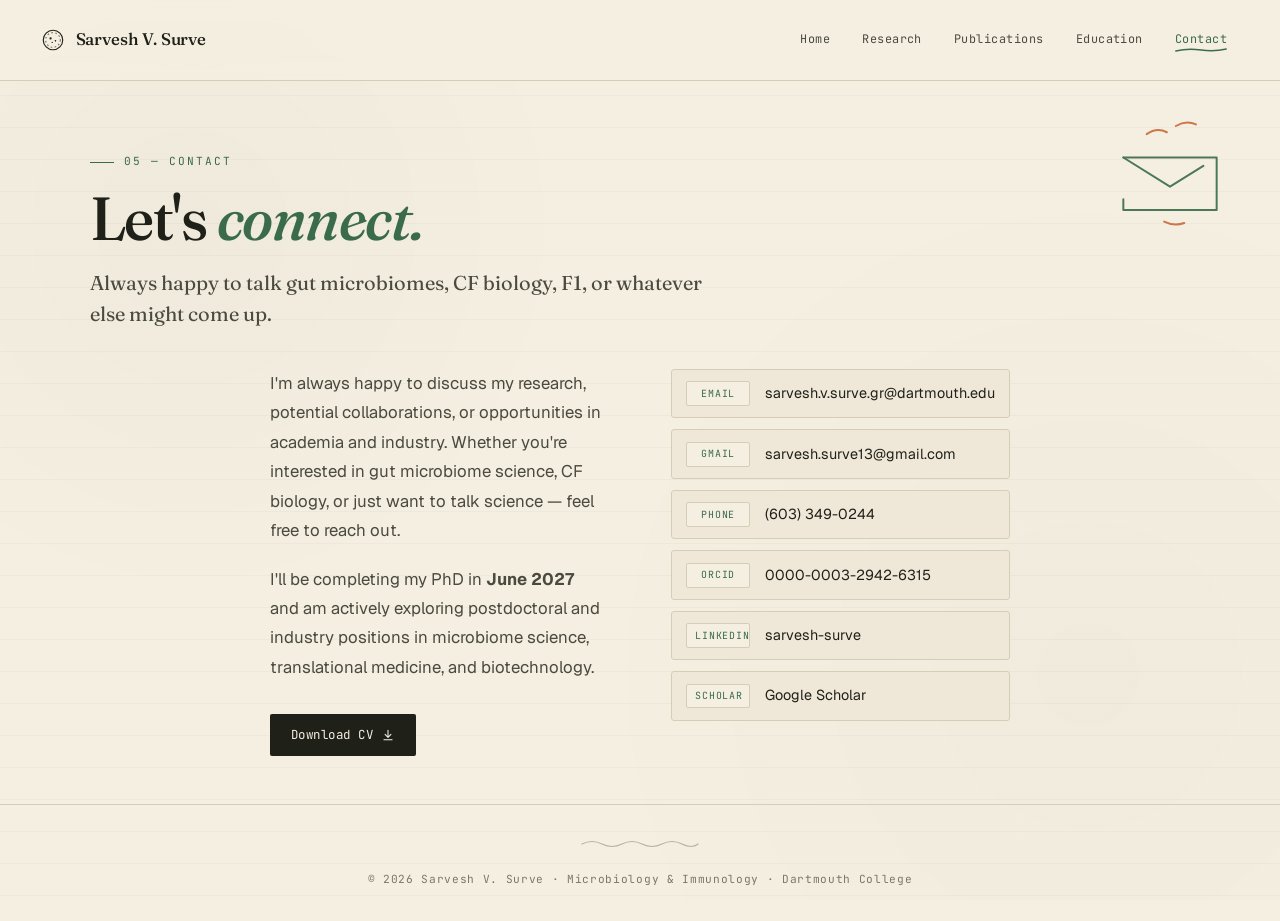
==== contact.html @ b2e79bf2 "Add files via upload" ====
<!DOCTYPE html>
<html lang="en">
<head>
  <meta charset="UTF-8" />
  <meta name="viewport" content="width=device-width, initial-scale=1.0" />
  <title>Contact — Sarvesh V. Surve</title>
  <link rel="icon" type="image/png" href="favicon.png">
  <link rel="apple-touch-icon" href="favicon.png">
  <link rel="preconnect" href="https://fonts.googleapis.com">
  <link rel="preconnect" href="https://fonts.gstatic.com" crossorigin>
  <link href="https://fonts.googleapis.com/css2?family=Fraunces:ital,opsz,wght@0,9..144,400;0,9..144,500;0,9..144,600;1,9..144,400;1,9..144,500&family=Geist:wght@300;400;500;600&family=JetBrains+Mono:wght@400;500&display=swap" rel="stylesheet">
  <link rel="stylesheet" href="styles.css">
</head>
<body>

<nav>
  <a href="index.html" class="nav-logo">
    <svg viewBox="0 0 32 32" fill="none" stroke="currentColor" stroke-width="1.4">
      <circle cx="16" cy="16" r="12"/>
      <circle cx="16" cy="16" r="9" stroke-dasharray="2 3" opacity="0.6"/>
      <circle cx="13" cy="14" r="1.4" fill="currentColor" stroke="none"/>
      <circle cx="19" cy="17" r="1" fill="currentColor" stroke="none"/>
      <circle cx="15" cy="19" r="0.8" fill="currentColor" stroke="none"/>
    </svg>
    Sarvesh V. Surve
  </a>
  <button class="mobile-toggle" aria-label="Toggle menu">
    <svg viewBox="0 0 24 24" fill="none" stroke-width="1.6" stroke-linecap="round"><path d="M4 7h16M4 12h16M4 17h16"/></svg>
  </button>
  <div class="nav-links">
    <a href="index.html">Home</a>
    <a href="research.html">Research</a>
    <a href="publications.html">Publications</a>
    <a href="education.html">Education</a>
    <a href="contact.html">Contact</a>
  </div>
</nav>

<main>

<header class="page-header">
  <div class="page-header-inner">
    <div class="eyebrow fade-up d1">05 — Contact</div>
    <h1 class="fade-up d2">Let's <em>connect.</em></h1>
    <p class="lede fade-up d3">Always happy to talk gut microbiomes, CF biology, F1, or whatever else might come up.</p>

    <!-- decorative: envelope sketch with squiggle motion -->
    <svg class="pg-deco" viewBox="0 0 120 120" fill="none" xmlns="http://www.w3.org/2000/svg" aria-hidden="true">
      <g stroke="#3a6b4a" stroke-width="2" stroke-linecap="round" stroke-linejoin="round">
        <path d="M20 45 L 100 45 L 100 90 L 20 90 Z" class="draw-path"/>
        <path d="M20 45 L 60 70 L 100 45" class="draw-path delay-1"/>
      </g>
      <g stroke="#c8693a" stroke-width="2" fill="none" stroke-linecap="round">
        <path d="M40 25 Q 50 18, 60 25" class="draw-path delay-2"/>
        <path d="M65 18 Q 75 12, 85 18" class="draw-path delay-2"/>
        <path d="M55 100 Q 65 105, 75 100" class="draw-path delay-3"/>
      </g>
    </svg>
  </div>
</header>

<section class="wrap-narrow">
  <div class="contact-grid">
    <div class="contact-text reveal">
      <p>I'm always happy to discuss my research, potential collaborations, or opportunities in academia and industry. Whether you're interested in gut microbiome science, CF biology, or just want to talk science — feel free to reach out.</p>
      <p>I'll be completing my PhD in <strong>June 2027</strong> and am actively exploring postdoctoral and industry positions in microbiome science, translational medicine, and biotechnology.</p>

      <div style="margin-top: 2rem;">
        <a href="sarvesh_cv.pdf" download class="btn btn-primary">
          Download CV
          <svg viewBox="0 0 24 24" fill="none" stroke="currentColor" stroke-width="1.8" stroke-linecap="round" stroke-linejoin="round"><path d="M12 4v12m-5-5 5 5 5-5M5 20h14"/></svg>
        </a>
      </div>
    </div>

    <div class="reveal">
      <div class="contact-links">
        <a href="mailto:sarvesh.v.surve.gr@dartmouth.edu" class="contact-link">
          <span class="contact-link-icon">Email</span>
          sarvesh.v.surve.gr@dartmouth.edu
        </a>
        <a href="mailto:sarvesh.surve13@gmail.com" class="contact-link">
          <span class="contact-link-icon">Gmail</span>
          sarvesh.surve13@gmail.com
        </a>
        <a href="tel:+16033490244" class="contact-link">
          <span class="contact-link-icon">Phone</span>
          (603) 349-0244
        </a>
        <a href="https://orcid.org/0000-0003-2942-6315" target="_blank" rel="noopener" class="contact-link">
          <span class="contact-link-icon">ORCID</span>
          0000-0003-2942-6315
        </a>
        <a href="https://www.linkedin.com/in/sarvesh-surve" target="_blank" rel="noopener" class="contact-link">
          <span class="contact-link-icon">LinkedIn</span>
          sarvesh-surve
        </a>
        <a href="https://scholar.google.com/citations?pli=1&authuser=1&user=W3YO928AAAAJ" target="_blank" rel="noopener" class="contact-link">
          <span class="contact-link-icon">Scholar</span>
          Google Scholar
        </a>
      </div>
    </div>
  </div>
</section>

</main>

<footer>
  <svg class="squiggle" viewBox="0 0 120 14" xmlns="http://www.w3.org/2000/svg">
    <path d="M2 7 Q 12 2, 22 7 T 42 7 T 62 7 T 82 7 T 102 7 T 118 7" stroke="#7a7868" stroke-width="1.2" fill="none" stroke-linecap="round"/>
  </svg>
  © 2026 Sarvesh V. Surve · Microbiology &amp; Immunology · Dartmouth College
</footer>

<script src="main.js"></script>
</body>
</html>
---- styles.css ----
/* ==========================================================
   Sarvesh V. Surve — personal site
   Aesthetic: scientist's notebook. Cream paper, ink, sketches.
   ========================================================== */

*, *::before, *::after { box-sizing: border-box; margin: 0; padding: 0; }

:root {
  --paper: #f5efe2;
  --paper-2: #efe8d8;
  --paper-line: #e2d8c2;
  --ink: #1f2018;
  --ink-soft: #4a4a3e;
  --ink-mute: #7a7868;
  --accent: #3a6b4a;          /* moss green */
  --accent-soft: #6b9474;
  --accent-bg: #e4ede1;
  --warm: #c8693a;            /* terracotta for occasional emphasis */
  --warm-soft: #e6c4a8;
  --rule: #d6cdb8;
  --shadow: 0 1px 0 rgba(31,32,24,0.04), 0 12px 30px -18px rgba(31,32,24,0.18);
  --serif: 'Fraunces', 'Iowan Old Style', Georgia, serif;
  --sans: 'Geist', -apple-system, BlinkMacSystemFont, sans-serif;
  --mono: 'JetBrains Mono', 'IBM Plex Mono', monospace;
}

html { scroll-behavior: smooth; }

body {
  font-family: var(--sans);
  background: var(--paper);
  color: var(--ink);
  overflow-x: hidden;
  line-height: 1.6;
  font-feature-settings: "ss01", "cv11";
  -webkit-font-smoothing: antialiased;
}

/* Paper texture — subtle horizontal lines like a lab notebook */
body::before {
  content: '';
  position: fixed; inset: 0;
  background-image:
    repeating-linear-gradient(
      to bottom,
      transparent 0 31px,
      rgba(214, 205, 184, 0.35) 31px 32px
    );
  pointer-events: none;
  z-index: 0;
  opacity: 0.5;
}

/* Subtle paper grain */
body::after {
  content: '';
  position: fixed; inset: 0;
  background-image:
    radial-gradient(circle at 15% 25%, rgba(31,32,24,0.025) 0%, transparent 30%),
    radial-gradient(circle at 85% 75%, rgba(31,32,24,0.02) 0%, transparent 40%);
  pointer-events: none;
  z-index: 0;
}

main, nav, footer { position: relative; z-index: 1; }

::selection { background: var(--accent); color: var(--paper); }

a { color: inherit; text-decoration: none; }

/* ==========================================================
   NAV
   ========================================================== */
nav {
  position: sticky; top: 0; z-index: 50;
  display: flex; align-items: center; justify-content: space-between;
  padding: 1.4rem 2.5rem;
  background: rgba(245, 239, 226, 0.85);
  backdrop-filter: blur(8px);
  border-bottom: 1px solid var(--rule);
}

.nav-logo {
  font-family: var(--serif);
  font-size: 1.05rem;
  font-weight: 500;
  letter-spacing: -0.01em;
  display: flex; align-items: center; gap: 0.6rem;
}

.nav-logo svg { width: 26px; height: 26px; }

.nav-links {
  display: flex; gap: 0.4rem;
  align-items: center;
}

.nav-links a {
  font-family: var(--mono);
  font-size: 0.74rem;
  letter-spacing: 0.04em;
  color: var(--ink-soft);
  padding: 0.5rem 0.8rem;
  position: relative;
  transition: color 0.2s;
}

.nav-links a:hover { color: var(--ink); }

/* Hand-drawn underline for active nav link */
.nav-links a.active {
  color: var(--accent);
}
.nav-links a.active::after {
  content: '';
  position: absolute;
  left: 0.8rem; right: 0.8rem; bottom: 0.25rem;
  height: 6px;
  background-image: url("data:image/svg+xml;utf8,<svg xmlns='http://www.w3.org/2000/svg' viewBox='0 0 80 6' preserveAspectRatio='none'><path d='M1 4 Q 20 1, 40 3 T 79 2' stroke='%233a6b4a' stroke-width='1.6' fill='none' stroke-linecap='round'/></svg>");
  background-repeat: no-repeat;
  background-size: 100% 100%;
}

.mobile-toggle {
  display: none;
  background: none; border: none; cursor: pointer;
  padding: 0.4rem;
}
.mobile-toggle svg { width: 24px; height: 24px; stroke: var(--ink); }

/* ==========================================================
   LAYOUT PRIMITIVES
   ========================================================== */
.wrap { max-width: 1100px; margin: 0 auto; padding: 0 2.5rem; }
.wrap-narrow { max-width: 820px; margin: 0 auto; padding: 0 2.5rem; }

section, .page-body { padding: 4rem 0; }

.eyebrow {
  font-family: var(--mono);
  font-size: 0.7rem;
  letter-spacing: 0.18em;
  text-transform: uppercase;
  color: var(--accent);
  display: inline-flex; align-items: center; gap: 0.6rem;
  margin-bottom: 1rem;
}
.eyebrow::before {
  content: '';
  width: 24px; height: 1px;
  background: var(--accent);
}

h1, h2, h3, h4 { font-family: var(--serif); font-weight: 500; letter-spacing: -0.01em; }

.h-display {
  font-family: var(--serif);
  font-size: clamp(2.4rem, 5vw, 4.2rem);
  line-height: 1.02;
  letter-spacing: -0.025em;
  font-weight: 500;
}
.h-display em { font-style: italic; color: var(--accent); }

.h-section {
  font-family: var(--serif);
  font-size: clamp(1.8rem, 3.4vw, 2.6rem);
  line-height: 1.08;
  letter-spacing: -0.02em;
  margin-bottom: 2rem;
}

.h-section .sketch-underline {
  position: relative;
  display: inline-block;
}
.h-section .sketch-underline::after {
  content: '';
  position: absolute;
  left: -2%; right: -2%; bottom: -8px;
  height: 10px;
  background-image: url("data:image/svg+xml;utf8,<svg xmlns='http://www.w3.org/2000/svg' viewBox='0 0 200 10' preserveAspectRatio='none'><path d='M2 6 Q 30 2, 60 5 T 120 4 T 180 6 L 198 4' stroke='%233a6b4a' stroke-width='2' fill='none' stroke-linecap='round' opacity='0.7'/></svg>");
  background-repeat: no-repeat;
  background-size: 100% 100%;
}

.lede {
  font-family: var(--serif);
  font-size: 1.25rem;
  line-height: 1.55;
  color: var(--ink-soft);
  font-weight: 400;
}

p { line-height: 1.7; }

/* Squiggle divider */
.squiggle {
  display: block;
  width: 100%;
  max-width: 120px;
  height: 14px;
  margin: 2.5rem auto;
  opacity: 0.5;
}

/* ==========================================================
   BUTTONS
   ========================================================== */
.btn {
  display: inline-flex; align-items: center; gap: 0.5rem;
  padding: 0.7rem 1.3rem;
  font-family: var(--mono);
  font-size: 0.78rem;
  letter-spacing: 0.04em;
  cursor: pointer;
  border: none;
  transition: transform 0.15s ease, background 0.2s, color 0.2s;
  position: relative;
}

.btn svg { width: 14px; height: 14px; }

.btn-primary {
  background: var(--ink);
  color: var(--paper);
  border-radius: 2px;
}
.btn-primary:hover { background: var(--accent); transform: translateY(-1px); }

/* Hand-drawn outline button — uses SVG border */
.btn-outline {
  background: transparent;
  color: var(--ink);
  padding: 0.7rem 1.3rem;
  background-image: url("data:image/svg+xml;utf8,<svg xmlns='http://www.w3.org/2000/svg' viewBox='0 0 200 50' preserveAspectRatio='none'><path d='M5 4 Q 100 1, 195 5 Q 198 25, 195 46 Q 100 49, 5 45 Q 2 25, 5 4 Z' stroke='%231f2018' stroke-width='1.4' fill='none' stroke-linecap='round'/></svg>");
  background-repeat: no-repeat;
  background-size: 100% 100%;
}
.btn-outline:hover { color: var(--accent); transform: translateY(-1px); }

/* ==========================================================
   HOME PAGE — HERO
   ========================================================== */
.hero {
  padding: 5rem 2.5rem 4rem;
  position: relative;
  overflow: hidden;
}
.hero-inner {
  max-width: 1100px; margin: 0 auto;
  display: grid; grid-template-columns: 1.3fr 1fr;
  gap: 4rem; align-items: center;
}

.hero-tag {
  font-family: var(--mono);
  font-size: 0.75rem;
  letter-spacing: 0.06em;
  color: var(--ink-mute);
  margin-bottom: 1.6rem;
  display: inline-flex; align-items: center; gap: 0.6rem;
}
.hero-tag .dot {
  width: 7px; height: 7px; border-radius: 50%;
  background: var(--accent);
  display: inline-block;
  animation: pulse 2.4s ease-in-out infinite;
}

@keyframes pulse {
  0%, 100% { transform: scale(1); opacity: 1; }
  50% { transform: scale(1.4); opacity: 0.5; }
}

.hero h1 .scribble-circle {
  position: relative;
  display: inline-block;
}
.hero h1 .scribble-circle::after {
  content: '';
  position: absolute;
  left: -10%; right: -10%; top: -10%; bottom: -10%;
  background-image: url("data:image/svg+xml;utf8,<svg xmlns='http://www.w3.org/2000/svg' viewBox='0 0 200 70'><path d='M30 35 Q 30 10, 100 8 Q 175 10, 178 35 Q 178 60, 100 62 Q 25 60, 28 32' stroke='%23c8693a' stroke-width='1.8' fill='none' stroke-linecap='round' opacity='0.55'/></svg>");
  background-repeat: no-repeat;
  background-size: 100% 100%;
  z-index: -1;
  pointer-events: none;
  opacity: 0;
  animation: scribbleIn 1.2s ease 1.4s forwards;
}

@keyframes scribbleIn {
  from { opacity: 0; transform: scale(0.92) rotate(-2deg); }
  to { opacity: 1; transform: scale(1) rotate(0); }
}

.hero-subtitle {
  font-family: var(--serif);
  font-size: 1.15rem;
  font-style: italic;
  color: var(--ink-soft);
  margin: 1.5rem 0 2.2rem;
  line-height: 1.55;
  max-width: 520px;
}

.hero-cta { display: flex; gap: 0.8rem; flex-wrap: wrap; }

.hero-stats {
  display: flex; gap: 3rem;
  margin-top: 3rem;
  padding-top: 2rem;
  border-top: 1px dashed var(--rule);
  max-width: 460px;
}
.stat-num {
  font-family: var(--serif);
  font-size: 2.2rem;
  line-height: 1;
  color: var(--accent);
  font-weight: 500;
}
.stat-label {
  font-family: var(--mono);
  font-size: 0.65rem;
  letter-spacing: 0.12em;
  text-transform: uppercase;
  color: var(--ink-mute);
  margin-top: 0.4rem;
}

/* Hero illustration column */
.hero-illustration {
  position: relative;
  display: flex; justify-content: center; align-items: center;
  min-height: 380px;
}
.hero-illustration svg {
  width: 100%;
  max-width: 360px;
  height: auto;
}

/* Animated stroke-drawing for SVG illustrations.
   Paths must include pathLength="100" so the dasharray works regardless of length. */
.draw-path {
  stroke-dasharray: 100;
  stroke-dashoffset: 100;
  animation: drawIn 1.6s ease forwards;
}
.draw-path.delay-1 { animation-delay: 0.25s; }
.draw-path.delay-2 { animation-delay: 0.5s; }
.draw-path.delay-3 { animation-delay: 0.8s; }
.draw-path.delay-4 { animation-delay: 1.1s; }

@keyframes drawIn {
  to { stroke-dashoffset: 0; }
}

/* Float for decorative dots */
.float-slow { animation: float 6s ease-in-out infinite; }
.float-med { animation: float 4.5s ease-in-out infinite; }
.float-fast { animation: float 3s ease-in-out infinite; }
@keyframes float {
  0%, 100% { transform: translateY(0); }
  50% { transform: translateY(-6px); }
}

/* ==========================================================
   FADE-UP ANIMATION (page load)
   ========================================================== */
.fade-up { opacity: 0; animation: fadeUp 0.8s ease forwards; }
.fade-up.d1 { animation-delay: 0.1s; }
.fade-up.d2 { animation-delay: 0.25s; }
.fade-up.d3 { animation-delay: 0.4s; }
.fade-up.d4 { animation-delay: 0.55s; }
.fade-up.d5 { animation-delay: 0.7s; }

@keyframes fadeUp {
  from { opacity: 0; transform: translateY(18px); }
  to { opacity: 1; transform: translateY(0); }
}

/* Scroll-triggered reveal — only hides once JS has set up the observer
   so non-JS users / slow loads / search-engine crawlers see everything. */
.js-ready .reveal { opacity: 0; transform: translateY(20px); transition: opacity 0.7s ease, transform 0.7s ease; }
.js-ready .reveal.visible { opacity: 1; transform: translateY(0); }

/* ==========================================================
   HOME — QUICK SECTIONS
   ========================================================== */
.quick-grid {
  display: grid;
  grid-template-columns: repeat(3, 1fr);
  gap: 1.4rem;
  margin-top: 2rem;
}

.quick-card {
  background: var(--paper-2);
  border: 1px solid var(--rule);
  border-radius: 4px;
  padding: 1.6rem;
  position: relative;
  transition: transform 0.25s ease, box-shadow 0.25s ease;
  text-decoration: none;
  color: inherit;
  display: flex; flex-direction: column;
  min-height: 200px;
}
.quick-card:hover {
  transform: translateY(-3px);
  box-shadow: var(--shadow);
  border-color: var(--accent-soft);
}
.quick-card .qc-icon { width: 42px; height: 42px; margin-bottom: 1rem; }
.quick-card .qc-icon svg { width: 100%; height: 100%; stroke: var(--accent); fill: none; }
.quick-card h3 {
  font-family: var(--serif);
  font-size: 1.25rem;
  margin-bottom: 0.4rem;
}
.quick-card p {
  font-size: 0.9rem;
  color: var(--ink-soft);
  line-height: 1.55;
}
.quick-card .qc-arrow {
  margin-top: auto;
  padding-top: 1rem;
  font-family: var(--mono);
  font-size: 0.75rem;
  color: var(--accent);
  display: flex; align-items: center; gap: 0.4rem;
  transition: gap 0.25s ease;
}
.quick-card:hover .qc-arrow { gap: 0.7rem; }

/* ==========================================================
   PAGE HEADER (shared by inner pages)
   ========================================================== */
.page-header {
  padding: 4rem 2.5rem 2.5rem;
  position: relative;
}
.page-header-inner { max-width: 1100px; margin: 0 auto; }
.page-header h1 {
  font-family: var(--serif);
  font-size: clamp(2.4rem, 5vw, 3.8rem);
  line-height: 1.05;
  letter-spacing: -0.025em;
  margin-bottom: 1rem;
  font-weight: 500;
}
.page-header h1 em { font-style: italic; color: var(--accent); }
.page-header .lede { max-width: 640px; margin-top: 0.5rem; }

.page-header .pg-deco {
  position: absolute;
  top: 1.5rem; right: 2.5rem;
  width: 140px; height: 140px;
  opacity: 0.9;
}
.page-header .pg-deco path,
.page-header .pg-deco ellipse,
.page-header .pg-deco rect {
  vector-effect: non-scaling-stroke;
}

/* ==========================================================
   RESEARCH PAGE
   ========================================================== */
.research-grid {
  display: grid;
  grid-template-columns: repeat(2, 1fr);
  gap: 1.4rem;
  margin-top: 2rem;
}

.research-card {
  background: var(--paper-2);
  border: 1px solid var(--rule);
  border-radius: 4px;
  padding: 1.8rem;
  position: relative;
  transition: transform 0.25s ease, box-shadow 0.25s ease, border-color 0.25s;
  display: flex; flex-direction: column; gap: 0.8rem;
}
.research-card:hover {
  transform: translateY(-3px);
  box-shadow: var(--shadow);
  border-color: var(--accent-soft);
}
.research-card .rc-icon {
  width: 56px; height: 56px;
  background: var(--accent-bg);
  border-radius: 4px;
  display: flex; align-items: center; justify-content: center;
}
.research-card .rc-icon svg {
  width: 32px; height: 32px;
  stroke: var(--accent); fill: none;
  stroke-width: 1.5;
}
.research-card h3 {
  font-family: var(--serif);
  font-size: 1.25rem;
  font-weight: 500;
  letter-spacing: -0.01em;
}
.research-card p {
  font-size: 0.92rem;
  color: var(--ink-soft);
  line-height: 1.65;
}
.research-card em { color: var(--ink); font-style: italic; }

/* ==========================================================
   PUBLICATIONS PAGE
   ========================================================== */
.pub-header-row {
  display: flex; justify-content: space-between; align-items: flex-end;
  flex-wrap: wrap; gap: 1rem;
  margin-bottom: 2.5rem;
}
.scholar-link {
  display: inline-flex; align-items: center; gap: 0.5rem;
  font-family: var(--mono);
  font-size: 0.74rem;
  letter-spacing: 0.04em;
  color: var(--accent);
  padding: 0.55rem 1rem;
  background-image: url("data:image/svg+xml;utf8,<svg xmlns='http://www.w3.org/2000/svg' viewBox='0 0 200 50' preserveAspectRatio='none'><path d='M5 4 Q 100 1, 195 5 Q 198 25, 195 46 Q 100 49, 5 45 Q 2 25, 5 4 Z' stroke='%233a6b4a' stroke-width='1.4' fill='none' stroke-linecap='round'/></svg>");
  background-repeat: no-repeat;
  background-size: 100% 100%;
  transition: color 0.2s;
}
.scholar-link:hover { color: var(--ink); }

.pub-list { display: flex; flex-direction: column; }
.pub-item {
  display: grid;
  grid-template-columns: 90px 1fr;
  gap: 1.5rem;
  padding: 1.8rem 0;
  border-bottom: 1px dashed var(--rule);
  align-items: start;
}
.pub-item:first-child { border-top: 1px dashed var(--rule); }
.pub-year {
  font-family: var(--serif);
  font-style: italic;
  font-size: 1.4rem;
  color: var(--accent);
  line-height: 1;
}
.pub-content h4 {
  font-family: var(--serif);
  font-size: 1.1rem;
  font-weight: 500;
  line-height: 1.4;
  margin-bottom: 0.4rem;
}
.pub-content h4 a { color: var(--ink); transition: color 0.2s; }
.pub-content h4 a:hover { color: var(--accent); }
.pub-content .authors {
  font-size: 0.88rem;
  color: var(--ink-soft);
  margin-bottom: 0.3rem;
}
.pub-content .pub-meta {
  font-size: 0.86rem;
  color: var(--ink-mute);
  font-style: italic;
}
.pub-badges { display: flex; gap: 0.4rem; flex-wrap: wrap; margin-top: 0.7rem; }
.pub-badge {
  font-family: var(--mono);
  font-size: 0.62rem;
  letter-spacing: 0.06em;
  padding: 0.2rem 0.6rem;
  border-radius: 2px;
}
.badge-pub { background: #dde6dd; color: #2c5a39; }
.badge-review { background: #f1dac3; color: #8a4a1e; }
.badge-prep { background: #e4ede1; color: var(--accent); }
.badge-first { background: var(--accent); color: var(--paper); }
.badge-top { background: #f0d4dc; color: #8e2b48; }

/* ==========================================================
   EDUCATION PAGE
   ========================================================== */
.edu-list {
  display: flex; flex-direction: column;
  gap: 1.5rem;
  margin-top: 2rem;
}
.edu-card {
  background: var(--paper-2);
  border: 1px solid var(--rule);
  border-radius: 4px;
  padding: 2rem;
  display: grid;
  grid-template-columns: 1fr 200px;
  gap: 2rem;
  align-items: start;
  transition: border-color 0.25s;
}
.edu-card:hover { border-color: var(--accent-soft); }
.edu-degree {
  font-family: var(--serif);
  font-size: 1.3rem;
  font-weight: 500;
  letter-spacing: -0.01em;
  margin-bottom: 0.3rem;
}
.edu-school {
  font-size: 0.95rem;
  color: var(--ink-soft);
  margin-bottom: 0.5rem;
}
.edu-date {
  font-family: var(--mono);
  font-size: 0.72rem;
  letter-spacing: 0.04em;
  color: var(--accent);
  margin-bottom: 0.8rem;
}
.edu-detail {
  font-size: 0.9rem;
  color: var(--ink-soft);
  line-height: 1.65;
}
.edu-gpa {
  display: inline-block;
  margin-top: 0.6rem;
  padding: 0.18rem 0.6rem;
  background: var(--accent-bg);
  color: var(--accent);
  font-family: var(--mono);
  font-size: 0.65rem;
  letter-spacing: 0.04em;
  border-radius: 2px;
}
.edu-logo-wrap {
  display: flex; align-items: center; justify-content: center;
  background: var(--paper);
  border: 1px dashed var(--rule);
  border-radius: 4px;
  padding: 1rem;
  min-height: 100px;
}
.edu-logo-wrap img { max-height: 70px; max-width: 100%; object-fit: contain; }
.edu-logo-placeholder {
  font-family: var(--mono);
  font-size: 0.6rem;
  letter-spacing: 0.08em;
  text-transform: uppercase;
  color: var(--ink-mute);
}

.awards-grid {
  display: grid;
  grid-template-columns: repeat(auto-fit, minmax(280px, 1fr));
  gap: 1rem;
  margin-top: 1.5rem;
}
.award-item {
  display: flex; align-items: flex-start; gap: 1rem;
  padding: 1.2rem;
  background: var(--paper-2);
  border: 1px solid var(--rule);
  border-radius: 4px;
  transition: border-color 0.25s, transform 0.25s;
}
.award-item:hover { border-color: var(--accent-soft); transform: translateY(-2px); }
.award-icon { font-size: 1.4rem; flex-shrink: 0; }
.award-item h4 {
  font-family: var(--serif);
  font-size: 1rem;
  font-weight: 500;
  margin-bottom: 0.2rem;
}
.award-item p {
  font-size: 0.82rem;
  color: var(--ink-soft);
  line-height: 1.5;
}

.skills-grid {
  display: grid;
  grid-template-columns: repeat(auto-fit, minmax(260px, 1fr));
  gap: 1.2rem;
  margin-top: 1.5rem;
}
.skill-card {
  background: var(--paper-2);
  border: 1px solid var(--rule);
  border-radius: 4px;
  padding: 1.5rem;
}
.skill-card h4 {
  font-family: var(--mono);
  font-size: 0.7rem;
  letter-spacing: 0.12em;
  text-transform: uppercase;
  color: var(--accent);
  margin-bottom: 0.9rem;
  font-weight: 500;
}
.skill-tags { display: flex; flex-wrap: wrap; gap: 0.4rem; }
.skill-tag {
  padding: 0.3rem 0.7rem;
  background: var(--paper);
  border: 1px solid var(--rule);
  border-radius: 2px;
  font-size: 0.8rem;
  color: var(--ink-soft);
  font-family: var(--sans);
  transition: all 0.2s;
}
.skill-tag:hover { border-color: var(--accent); color: var(--accent); }

/* ==========================================================
   ABOUT (lives on home), CONTACT page
   ========================================================== */
.about-grid {
  display: grid;
  grid-template-columns: 1.4fr 1fr;
  gap: 4rem;
  align-items: start;
  margin-top: 2rem;
}
.about-text p {
  font-size: 1.02rem;
  line-height: 1.75;
  color: var(--ink-soft);
  margin-bottom: 1rem;
}
.about-text p strong { color: var(--ink); font-weight: 500; }
.about-text p em { font-style: italic; color: var(--accent); }

.info-list {
  display: flex; flex-direction: column; gap: 1.2rem;
}
.info-block {
  padding-left: 1rem;
  border-left: 2px solid var(--accent);
}
.info-block h4 {
  font-family: var(--mono);
  font-size: 0.66rem;
  letter-spacing: 0.14em;
  text-transform: uppercase;
  color: var(--ink-mute);
  margin-bottom: 0.4rem;
  font-weight: 500;
}
.info-block p, .info-block a {
  font-size: 0.92rem;
  color: var(--ink);
  line-height: 1.55;
}
.info-block a { color: var(--accent); transition: color 0.2s; }
.info-block a:hover { color: var(--ink); }

/* CONTACT page specific */
.contact-grid {
  display: grid;
  grid-template-columns: 1fr 1fr;
  gap: 4rem;
  align-items: start;
}
.contact-text p {
  font-size: 1.05rem;
  line-height: 1.75;
  color: var(--ink-soft);
  margin-bottom: 1.2rem;
}
.contact-links { display: flex; flex-direction: column; gap: 0.7rem; }
.contact-link {
  display: flex; align-items: center; gap: 0.9rem;
  padding: 0.7rem 0.9rem;
  background: var(--paper-2);
  border: 1px solid var(--rule);
  border-radius: 3px;
  font-size: 0.9rem;
  color: var(--ink);
  transition: all 0.2s;
}
.contact-link:hover {
  border-color: var(--accent);
  background: var(--accent-bg);
}
.contact-link-icon {
  font-family: var(--mono);
  font-size: 0.62rem;
  letter-spacing: 0.08em;
  text-transform: uppercase;
  background: var(--paper);
  border: 1px solid var(--rule);
  padding: 0.22rem 0.5rem;
  border-radius: 2px;
  color: var(--accent);
  width: 64px;
  text-align: center;
  flex-shrink: 0;
}

/* ==========================================================
   FOOTER
   ========================================================== */
footer {
  border-top: 1px solid var(--rule);
  padding: 2rem 2.5rem;
  text-align: center;
  font-family: var(--mono);
  font-size: 0.7rem;
  letter-spacing: 0.06em;
  color: var(--ink-mute);
  margin-top: 3rem;
}
footer .squiggle { margin: 0 auto 1.2rem; }

/* ==========================================================
   RESPONSIVE
   ========================================================== */
@media (max-width: 880px) {
  nav { padding: 1rem 1.3rem; }
  .nav-links {
    position: absolute; top: 100%; left: 0; right: 0;
    background: var(--paper);
    flex-direction: column;
    padding: 1rem;
    border-bottom: 1px solid var(--rule);
    gap: 0.2rem;
    transform: translateY(-10px); opacity: 0; pointer-events: none;
    transition: all 0.25s ease;
  }
  .nav-links.open { transform: translateY(0); opacity: 1; pointer-events: auto; }
  .nav-links a { padding: 0.7rem; }
  .mobile-toggle { display: block; }

  .wrap, .wrap-narrow, .hero, .page-header { padding-left: 1.3rem; padding-right: 1.3rem; }
  .hero-inner { grid-template-columns: 1fr; gap: 2rem; }
  .hero-illustration { min-height: 240px; }
  .hero-illustration svg { max-width: 240px; }
  .hero-stats { gap: 2rem; }

  .quick-grid { grid-template-columns: 1fr; }
  .research-grid { grid-template-columns: 1fr; }
  .about-grid, .contact-grid { grid-template-columns: 1fr; gap: 2rem; }
  .edu-card { grid-template-columns: 1fr; gap: 1rem; }
  .edu-logo-wrap { order: -1; max-width: 160px; }
  .page-header .pg-deco { display: none; }
  .pub-item { grid-template-columns: 60px 1fr; gap: 1rem; }
}
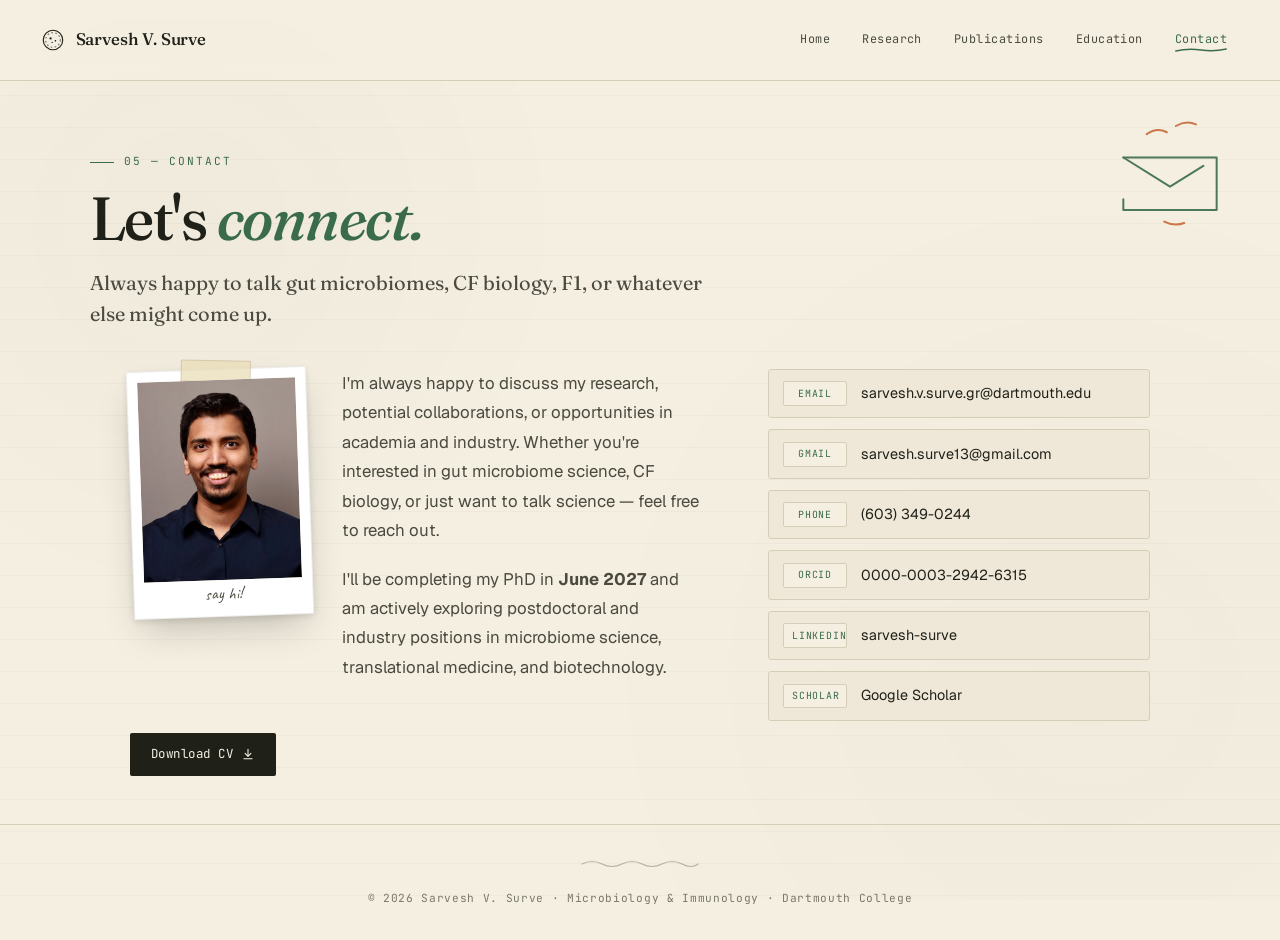
==== commit d253462f: "Changes in the Publication and Contact pages, and some styling changes in the CSS file." ====
--- a/contact.html
+++ b/contact.html
@@ -8,7 +8,7 @@
   <link rel="apple-touch-icon" href="favicon.png">
   <link rel="preconnect" href="https://fonts.googleapis.com">
   <link rel="preconnect" href="https://fonts.gstatic.com" crossorigin>
-  <link href="https://fonts.googleapis.com/css2?family=Fraunces:ital,opsz,wght@0,9..144,400;0,9..144,500;0,9..144,600;1,9..144,400;1,9..144,500&family=Geist:wght@300;400;500;600&family=JetBrains+Mono:wght@400;500&display=swap" rel="stylesheet">
+  <link href="https://fonts.googleapis.com/css2?family=Caveat:wght@400;500&family=Fraunces:ital,opsz,wght@0,9..144,400;0,9..144,500;0,9..144,600;1,9..144,400;1,9..144,500&family=Geist:wght@300;400;500;600&family=JetBrains+Mono:wght@400;500&display=swap" rel="stylesheet">
   <link rel="stylesheet" href="styles.css">
 </head>
 <body>
@@ -59,11 +59,23 @@
   </div>
 </header>
 
-<section class="wrap-narrow">
+<section class="wrap">
   <div class="contact-grid">
     <div class="contact-text reveal">
-      <p>I'm always happy to discuss my research, potential collaborations, or opportunities in academia and industry. Whether you're interested in gut microbiome science, CF biology, or just want to talk science — feel free to reach out.</p>
-      <p>I'll be completing my PhD in <strong>June 2027</strong> and am actively exploring postdoctoral and industry positions in microbiome science, translational medicine, and biotechnology.</p>
+      <div class="contact-intro">
+        <div class="contact-photo">
+          <div class="contact-photo-frame">
+            <img src="photo_headshot.jpg" alt="Sarvesh V. Surve"
+                 onerror="this.style.display='none'; this.nextElementSibling.style.display='flex';">
+            <div class="contact-photo-placeholder" style="display:none;">photo_<br>headshot.jpg</div>
+          </div>
+          <div class="contact-photo-caption">say hi!</div>
+        </div>
+        <div>
+          <p>I'm always happy to discuss my research, potential collaborations, or opportunities in academia and industry. Whether you're interested in gut microbiome science, CF biology, or just want to talk science — feel free to reach out.</p>
+          <p>I'll be completing my PhD in <strong>June 2027</strong> and am actively exploring postdoctoral and industry positions in microbiome science, translational medicine, and biotechnology.</p>
+        </div>
+      </div>
 
       <div style="margin-top: 2rem;">
         <a href="sarvesh_cv.pdf" download class="btn btn-primary">
--- a/styles.css
+++ b/styles.css
@@ -342,6 +342,80 @@
   height: auto;
 }
 
+/* Polaroid headshot — taped to the notebook */
+.polaroid {
+  position: absolute;
+  top: -0.5rem;
+  left: 50%;
+  margin-left: -75px;  /* center horizontally (half of 150px width) */
+  width: 150px;
+  background: #ffffff;
+  padding: 10px 10px 32px;
+  border: 1px solid rgba(31,32,24,0.08);
+  box-shadow:
+    0 2px 6px rgba(31,32,24,0.12),
+    0 18px 36px -10px rgba(31,32,24,0.28);
+  transform: rotate(-3deg);
+  z-index: 5;
+  opacity: 0;
+  animation: polaroidIn 0.9s cubic-bezier(0.34, 1.56, 0.64, 1) forwards 1.2s;
+  transition: transform 0.35s ease;
+}
+.polaroid:hover { transform: rotate(0deg) scale(1.04); }
+/* Explicit photo container — clips overflow no matter what */
+.polaroid-photo {
+  width: 100%;
+  height: 155px;
+  overflow: hidden;
+  background: var(--paper-2);
+  position: relative;
+  display: block;
+}
+.polaroid-photo img {
+  display: block;
+  width: 100% !important;
+  height: 100% !important;
+  max-width: 100%;
+  max-height: 100%;
+  object-fit: cover;
+  object-position: center top;
+}
+.polaroid-placeholder {
+  width: 100%; height: 100%;
+  display: flex; align-items: center; justify-content: center;
+  font-family: var(--mono);
+  font-size: 0.6rem;
+  letter-spacing: 0.08em;
+  color: var(--ink-mute);
+  text-align: center;
+  padding: 0.5rem;
+}
+.polaroid-caption {
+  position: absolute;
+  bottom: 6px; left: 0; right: 0;
+  text-align: center;
+  font-family: 'Caveat', 'Comic Sans MS', cursive;
+  font-size: 0.95rem;
+  color: var(--ink-soft);
+}
+/* Tape strip on top */
+.polaroid::before {
+  content: '';
+  position: absolute;
+  top: -10px; left: 50%;
+  transform: translateX(-50%) rotate(-4deg);
+  width: 60px; height: 20px;
+  background: rgba(232, 220, 180, 0.7);
+  border: 1px solid rgba(180, 165, 130, 0.4);
+  border-radius: 1px;
+  box-shadow: 0 1px 2px rgba(31,32,24,0.06);
+}
+
+@keyframes polaroidIn {
+  from { opacity: 0; transform: rotate(-8deg) translateY(-30px); }
+  to { opacity: 1; transform: rotate(-3deg) translateY(0); }
+}
+
 /* Animated stroke-drawing for SVG illustrations.
    Paths must include pathLength="100" so the dasharray works regardless of length. */
 .draw-path {
@@ -484,6 +558,7 @@
   border-radius: 4px;
   padding: 1.8rem;
   position: relative;
+  overflow: hidden;
   transition: transform 0.25s ease, box-shadow 0.25s ease, border-color 0.25s;
   display: flex; flex-direction: column; gap: 0.8rem;
 }
@@ -491,6 +566,35 @@
   transform: translateY(-3px);
   box-shadow: var(--shadow);
   border-color: var(--accent-soft);
+}
+/* Background photo layer */
+.research-card .rc-bg {
+  position: absolute;
+  inset: 0;
+  background-size: cover;
+  background-position: center;
+  opacity: 0.12;
+  z-index: 0;
+  transition: opacity 0.35s ease, transform 0.35s ease;
+  /* Slight desaturation to keep palette cohesive */
+  filter: grayscale(20%) sepia(15%);
+}
+.research-card:hover .rc-bg {
+  opacity: 0.22;
+  transform: scale(1.03);
+}
+/* Cream gradient overlay so text stays readable */
+.research-card::after {
+  content: '';
+  position: absolute;
+  inset: 0;
+  background: linear-gradient(135deg, rgba(239, 232, 216, 0.7) 0%, rgba(239, 232, 216, 0.55) 60%, rgba(239, 232, 216, 0.4) 100%);
+  z-index: 1;
+  pointer-events: none;
+}
+.research-card > * {
+  position: relative;
+  z-index: 2;
 }
 .research-card .rc-icon {
   width: 56px; height: 56px;
@@ -741,6 +845,70 @@
 .about-text p strong { color: var(--ink); font-weight: 500; }
 .about-text p em { font-style: italic; color: var(--accent); }
 
+/* Fun photos — small tilted cluster */
+.fun-photos {
+  display: grid;
+  grid-template-columns: 1fr 1fr 1fr;
+  gap: 1rem;
+  margin-top: 2rem;
+}
+.fun-photo {
+  position: relative;
+  background: #ffffff;
+  padding: 8px 8px 26px;
+  border: 1px solid rgba(31,32,24,0.08);
+  box-shadow:
+    0 1px 3px rgba(31,32,24,0.1),
+    0 10px 22px -8px rgba(31,32,24,0.22);
+  transition: transform 0.3s ease;
+}
+.fun-photo:nth-child(1) { transform: rotate(-2.5deg); }
+.fun-photo:nth-child(2) { transform: rotate(1.5deg); margin-top: 1.2rem; }
+.fun-photo:nth-child(3) { transform: rotate(-1deg); margin-top: 0.4rem; }
+.fun-photo:hover {
+  transform: rotate(0deg) scale(1.05);
+  z-index: 2;
+}
+/* Explicit photo container — clips overflow defensively */
+.fun-photo-frame {
+  width: 100%;
+  height: 130px;
+  overflow: hidden;
+  background: var(--paper-2);
+  position: relative;
+  display: block;
+}
+.fun-photo-frame img {
+  display: block;
+  width: 100% !important;
+  height: 100% !important;
+  max-width: 100%;
+  max-height: 100%;
+  object-fit: cover;
+  object-position: center;
+}
+.fun-photo-placeholder {
+  width: 100%;
+  height: 100%;
+  display: flex; align-items: center; justify-content: center;
+  font-family: var(--mono);
+  font-size: 0.55rem;
+  letter-spacing: 0.06em;
+  color: var(--ink-mute);
+  text-align: center;
+  padding: 0.4rem;
+}
+.fun-photo-caption {
+  position: absolute;
+  bottom: 4px; left: 0; right: 0;
+  text-align: center;
+  font-family: 'Caveat', cursive;
+  font-size: 0.82rem;
+  color: var(--ink-soft);
+  padding: 0 4px;
+  line-height: 1;
+}
+
 .info-list {
   display: flex; flex-direction: column; gap: 1.2rem;
 }
@@ -768,7 +936,7 @@
 /* CONTACT page specific */
 .contact-grid {
   display: grid;
-  grid-template-columns: 1fr 1fr;
+  grid-template-columns: 1.5fr 1fr;
   gap: 4rem;
   align-items: start;
 }
@@ -777,6 +945,71 @@
   line-height: 1.75;
   color: var(--ink-soft);
   margin-bottom: 1.2rem;
+}
+
+/* Contact page: headshot beside intro text */
+.contact-intro {
+  display: grid;
+  grid-template-columns: 180px 1fr;
+  gap: 2rem;
+  align-items: start;
+}
+.contact-photo {
+  position: relative;
+  background: #ffffff;
+  padding: 10px 10px 36px;
+  border: 1px solid rgba(31,32,24,0.08);
+  box-shadow:
+    0 2px 6px rgba(31,32,24,0.12),
+    0 18px 36px -10px rgba(31,32,24,0.25);
+  transform: rotate(-2deg);
+  transition: transform 0.35s ease;
+}
+.contact-photo:hover { transform: rotate(0deg) scale(1.02); }
+.contact-photo-frame {
+  width: 100%;
+  height: 200px;
+  overflow: hidden;
+  background: var(--paper-2);
+  position: relative;
+}
+.contact-photo-frame img {
+  display: block;
+  width: 100% !important;
+  height: 100% !important;
+  object-fit: cover;
+  object-position: center top;
+}
+.contact-photo-placeholder {
+  width: 100%;
+  height: 100%;
+  display: flex; align-items: center; justify-content: center;
+  font-family: var(--mono);
+  font-size: 0.65rem;
+  letter-spacing: 0.08em;
+  color: var(--ink-mute);
+  text-align: center;
+  padding: 0.5rem;
+}
+.contact-photo-caption {
+  position: absolute;
+  bottom: 8px; left: 0; right: 0;
+  text-align: center;
+  font-family: 'Caveat', cursive;
+  font-size: 1.05rem;
+  color: var(--ink-soft);
+}
+/* Tape strip on top */
+.contact-photo::before {
+  content: '';
+  position: absolute;
+  top: -10px; left: 50%;
+  transform: translateX(-50%) rotate(3deg);
+  width: 70px; height: 22px;
+  background: rgba(232, 220, 180, 0.7);
+  border: 1px solid rgba(180, 165, 130, 0.4);
+  border-radius: 1px;
+  box-shadow: 0 1px 2px rgba(31,32,24,0.06);
 }
 .contact-links { display: flex; flex-direction: column; gap: 0.7rem; }
 .contact-link {
@@ -846,11 +1079,16 @@
   .hero-inner { grid-template-columns: 1fr; gap: 2rem; }
   .hero-illustration { min-height: 240px; }
   .hero-illustration svg { max-width: 240px; }
+  .polaroid { display: none; }
   .hero-stats { gap: 2rem; }
 
   .quick-grid { grid-template-columns: 1fr; }
   .research-grid { grid-template-columns: 1fr; }
   .about-grid, .contact-grid { grid-template-columns: 1fr; gap: 2rem; }
+  .contact-intro { grid-template-columns: 1fr; gap: 1.5rem; }
+  .contact-photo { max-width: 200px; margin: 0 auto; }
+  .fun-photos { grid-template-columns: 1fr 1fr; gap: 0.8rem; }
+  .fun-photo:nth-child(3) { display: none; }
   .edu-card { grid-template-columns: 1fr; gap: 1rem; }
   .edu-logo-wrap { order: -1; max-width: 160px; }
   .page-header .pg-deco { display: none; }
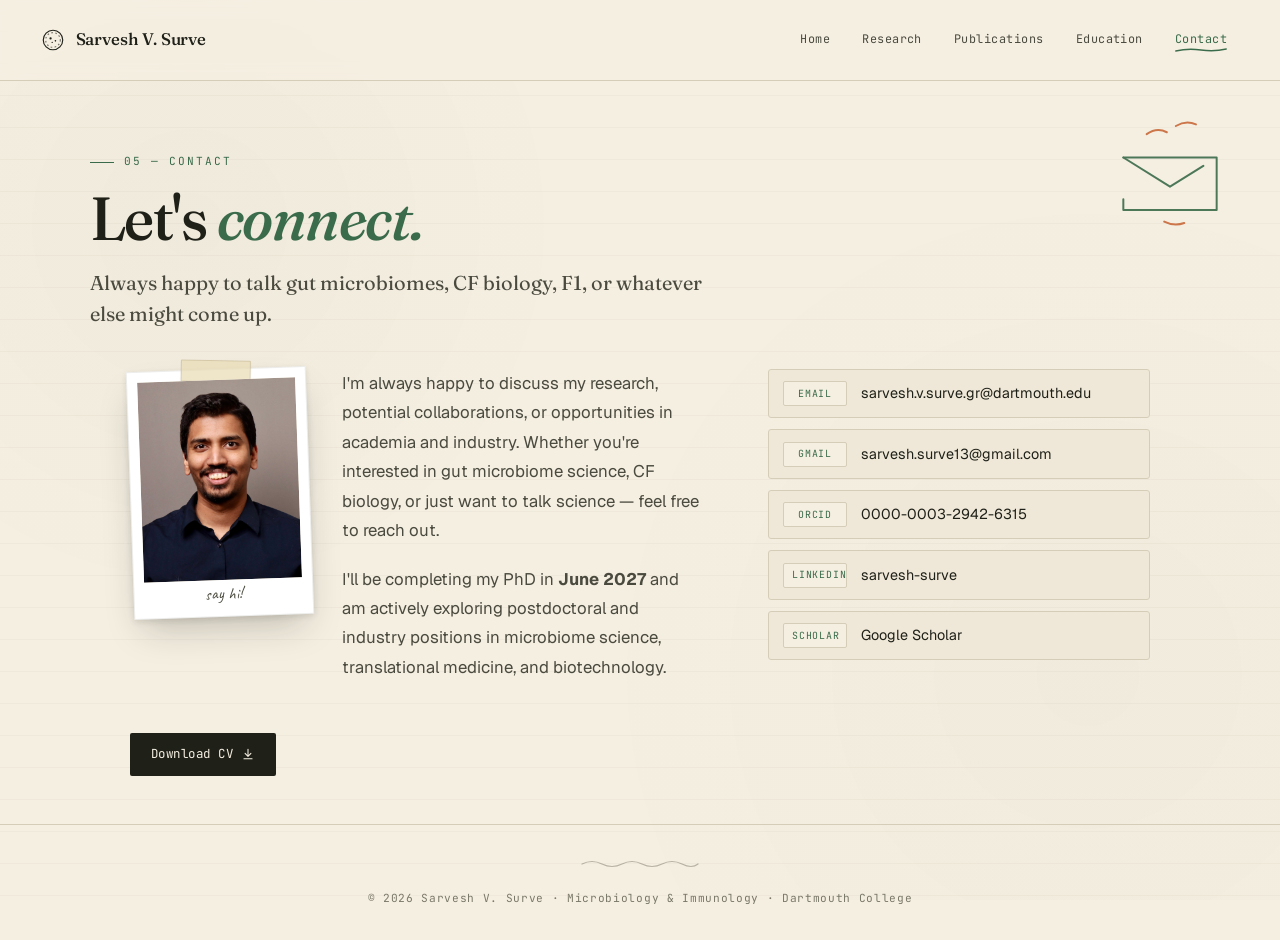
==== commit 095eeb18: "Changed contacts information in contact.html file" ====
--- a/contact.html
+++ b/contact.html
@@ -1,6 +1,15 @@
 <!DOCTYPE html>
 <html lang="en">
 <head>
+<!-- Google tag (gtag.js) -->
+<script async src="https://www.googletagmanager.com/gtag/js?id=G-Y4KT8WYSLN"></script>
+<script>
+  window.dataLayer = window.dataLayer || [];
+  function gtag(){dataLayer.push(arguments);}
+  gtag('js', new Date());
+
+  gtag('config', 'G-Y4KT8WYSLN');
+</script>
   <meta charset="UTF-8" />
   <meta name="viewport" content="width=device-width, initial-scale=1.0" />
   <title>Contact — Sarvesh V. Surve</title>
@@ -95,10 +104,6 @@
           <span class="contact-link-icon">Gmail</span>
           sarvesh.surve13@gmail.com
         </a>
-        <a href="tel:+16033490244" class="contact-link">
-          <span class="contact-link-icon">Phone</span>
-          (603) 349-0244
-        </a>
         <a href="https://orcid.org/0000-0003-2942-6315" target="_blank" rel="noopener" class="contact-link">
           <span class="contact-link-icon">ORCID</span>
           0000-0003-2942-6315
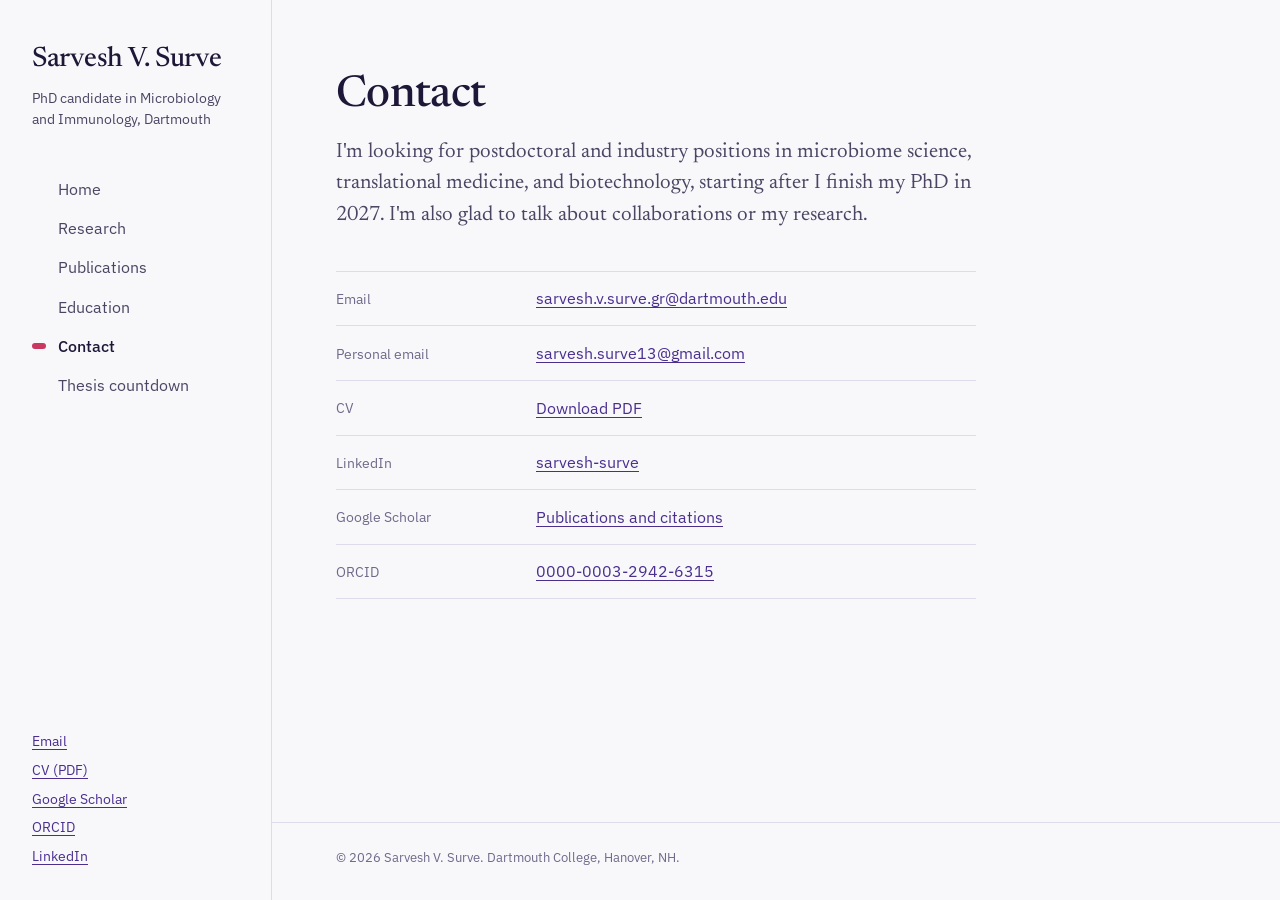
==== commit 61b2c23e: "New Design" ====
--- a/contact.html
+++ b/contact.html
@@ -1,134 +1,79 @@
 <!DOCTYPE html>
 <html lang="en">
 <head>
-<!-- Google tag (gtag.js) -->
-<script async src="https://www.googletagmanager.com/gtag/js?id=G-Y4KT8WYSLN"></script>
-<script>
-  window.dataLayer = window.dataLayer || [];
-  function gtag(){dataLayer.push(arguments);}
-  gtag('js', new Date());
-
-  gtag('config', 'G-Y4KT8WYSLN');
-</script>
+  <!-- Google tag (gtag.js) -->
+  <script async src="https://www.googletagmanager.com/gtag/js?id=G-Y4KT8WYSLN"></script>
+  <script>
+    window.dataLayer = window.dataLayer || [];
+    function gtag(){dataLayer.push(arguments);}
+    gtag('js', new Date());
+    gtag('config', 'G-Y4KT8WYSLN');
+  </script>
   <meta charset="UTF-8" />
   <meta name="viewport" content="width=device-width, initial-scale=1.0" />
-  <title>Contact — Sarvesh V. Surve</title>
+  <title>Contact | Sarvesh V. Surve</title>
+  <meta name="description" content="Contact Sarvesh V. Surve about postdoctoral and industry roles in microbiome science, or about collaborations." />
   <link rel="icon" type="image/png" href="favicon.png">
   <link rel="apple-touch-icon" href="favicon.png">
   <link rel="preconnect" href="https://fonts.googleapis.com">
   <link rel="preconnect" href="https://fonts.gstatic.com" crossorigin>
-  <link href="https://fonts.googleapis.com/css2?family=Caveat:wght@400;500&family=Fraunces:ital,opsz,wght@0,9..144,400;0,9..144,500;0,9..144,600;1,9..144,400;1,9..144,500&family=Geist:wght@300;400;500;600&family=JetBrains+Mono:wght@400;500&display=swap" rel="stylesheet">
+  <link href="https://fonts.googleapis.com/css2?family=IBM+Plex+Sans:wght@400;500;600&family=Newsreader:ital,opsz,wght@0,6..72,400;0,6..72,500;0,6..72,600;1,6..72,400&display=swap" rel="stylesheet">
   <link rel="stylesheet" href="styles.css">
 </head>
 <body>
+<a class="skip" href="#main">Skip to content</a>
 
-<nav>
-  <a href="index.html" class="nav-logo">
-    <svg viewBox="0 0 32 32" fill="none" stroke="currentColor" stroke-width="1.4">
-      <circle cx="16" cy="16" r="12"/>
-      <circle cx="16" cy="16" r="9" stroke-dasharray="2 3" opacity="0.6"/>
-      <circle cx="13" cy="14" r="1.4" fill="currentColor" stroke="none"/>
-      <circle cx="19" cy="17" r="1" fill="currentColor" stroke="none"/>
-      <circle cx="15" cy="19" r="0.8" fill="currentColor" stroke="none"/>
-    </svg>
-    Sarvesh V. Surve
-  </a>
-  <button class="mobile-toggle" aria-label="Toggle menu">
-    <svg viewBox="0 0 24 24" fill="none" stroke-width="1.6" stroke-linecap="round"><path d="M4 7h16M4 12h16M4 17h16"/></svg>
-  </button>
-  <div class="nav-links">
-    <a href="index.html">Home</a>
-    <a href="research.html">Research</a>
-    <a href="publications.html">Publications</a>
-    <a href="education.html">Education</a>
-    <a href="contact.html">Contact</a>
+<div class="shell">
+
+  <header class="sidebar">
+    <div class="sidebar-top">
+      <a class="brand" href="index.html">Sarvesh V. Surve</a>
+      <p class="role">PhD candidate in Microbiology and Immunology, Dartmouth</p>
+      <button class="menu-toggle" type="button" aria-expanded="false" aria-controls="site-panel">Menu</button>
+    </div>
+    <div class="sidebar-panel" id="site-panel">
+      <nav class="site-nav" aria-label="Main">
+        <ul>
+          <li><a href="index.html">Home</a></li>
+          <li><a href="research.html">Research</a></li>
+          <li><a href="publications.html">Publications</a></li>
+          <li><a href="education.html">Education</a></li>
+          <li><a href="contact.html" aria-current="page">Contact</a></li>
+          <li><a href="thesis-countdown.html">Thesis countdown</a></li>
+        </ul>
+      </nav>
+      <ul class="side-links">
+        <li><a href="mailto:sarvesh.v.surve.gr@dartmouth.edu">Email</a></li>
+        <li><a href="sarvesh_cv.pdf" download>CV (PDF)</a></li>
+        <li><a href="https://scholar.google.com/citations?pli=1&authuser=1&user=W3YO928AAAAJ" target="_blank" rel="noopener">Google Scholar</a></li>
+        <li><a href="https://orcid.org/0000-0003-2942-6315" target="_blank" rel="noopener">ORCID</a></li>
+        <li><a href="https://www.linkedin.com/in/sarvesh-surve" target="_blank" rel="noopener">LinkedIn</a></li>
+      </ul>
+    </div>
+  </header>
+
+  <div class="page">
+    <main id="main" class="content">
+
+      <section class="prose">
+        <h1>Contact</h1>
+        <p class="lede page-intro">I'm looking for postdoctoral and industry positions in microbiome science, translational medicine, and biotechnology, starting after I finish my PhD in 2027. I'm also glad to talk about collaborations or my research.</p>
+
+        <dl class="contact-list">
+          <div><dt>Email</dt><dd><a href="mailto:sarvesh.v.surve.gr@dartmouth.edu">sarvesh.v.surve.gr@dartmouth.edu</a></dd></div>
+          <div><dt>Personal email</dt><dd><a href="mailto:sarvesh.surve13@gmail.com">sarvesh.surve13@gmail.com</a></dd></div>
+          <div><dt>CV</dt><dd><a href="sarvesh_cv.pdf" download>Download PDF</a></dd></div>
+          <div><dt>LinkedIn</dt><dd><a href="https://www.linkedin.com/in/sarvesh-surve" target="_blank" rel="noopener">sarvesh-surve</a></dd></div>
+          <div><dt>Google Scholar</dt><dd><a href="https://scholar.google.com/citations?pli=1&authuser=1&user=W3YO928AAAAJ" target="_blank" rel="noopener">Publications and citations</a></dd></div>
+          <div><dt>ORCID</dt><dd><a href="https://orcid.org/0000-0003-2942-6315" target="_blank" rel="noopener">0000-0003-2942-6315</a></dd></div>
+        </dl>
+      </section>
+
+    </main>
+    <footer>© 2026 Sarvesh V. Surve. Dartmouth College, Hanover, NH.</footer>
   </div>
-</nav>
 
-<main>
-
-<header class="page-header">
-  <div class="page-header-inner">
-    <div class="eyebrow fade-up d1">05 — Contact</div>
-    <h1 class="fade-up d2">Let's <em>connect.</em></h1>
-    <p class="lede fade-up d3">Always happy to talk gut microbiomes, CF biology, F1, or whatever else might come up.</p>
-
-    <!-- decorative: envelope sketch with squiggle motion -->
-    <svg class="pg-deco" viewBox="0 0 120 120" fill="none" xmlns="http://www.w3.org/2000/svg" aria-hidden="true">
-      <g stroke="#3a6b4a" stroke-width="2" stroke-linecap="round" stroke-linejoin="round">
-        <path d="M20 45 L 100 45 L 100 90 L 20 90 Z" class="draw-path"/>
-        <path d="M20 45 L 60 70 L 100 45" class="draw-path delay-1"/>
-      </g>
-      <g stroke="#c8693a" stroke-width="2" fill="none" stroke-linecap="round">
-        <path d="M40 25 Q 50 18, 60 25" class="draw-path delay-2"/>
-        <path d="M65 18 Q 75 12, 85 18" class="draw-path delay-2"/>
-        <path d="M55 100 Q 65 105, 75 100" class="draw-path delay-3"/>
-      </g>
-    </svg>
-  </div>
-</header>
-
-<section class="wrap">
-  <div class="contact-grid">
-    <div class="contact-text reveal">
-      <div class="contact-intro">
-        <div class="contact-photo">
-          <div class="contact-photo-frame">
-            <img src="photo_headshot.jpg" alt="Sarvesh V. Surve"
-                 onerror="this.style.display='none'; this.nextElementSibling.style.display='flex';">
-            <div class="contact-photo-placeholder" style="display:none;">photo_<br>headshot.jpg</div>
-          </div>
-          <div class="contact-photo-caption">say hi!</div>
-        </div>
-        <div>
-          <p>I'm always happy to discuss my research, potential collaborations, or opportunities in academia and industry. Whether you're interested in gut microbiome science, CF biology, or just want to talk science — feel free to reach out.</p>
-          <p>I'll be completing my PhD in <strong>June 2027</strong> and am actively exploring postdoctoral and industry positions in microbiome science, translational medicine, and biotechnology.</p>
-        </div>
-      </div>
-
-      <div style="margin-top: 2rem;">
-        <a href="sarvesh_cv.pdf" download class="btn btn-primary">
-          Download CV
-          <svg viewBox="0 0 24 24" fill="none" stroke="currentColor" stroke-width="1.8" stroke-linecap="round" stroke-linejoin="round"><path d="M12 4v12m-5-5 5 5 5-5M5 20h14"/></svg>
-        </a>
-      </div>
-    </div>
-
-    <div class="reveal">
-      <div class="contact-links">
-        <a href="mailto:sarvesh.v.surve.gr@dartmouth.edu" class="contact-link">
-          <span class="contact-link-icon">Email</span>
-          sarvesh.v.surve.gr@dartmouth.edu
-        </a>
-        <a href="mailto:sarvesh.surve13@gmail.com" class="contact-link">
-          <span class="contact-link-icon">Gmail</span>
-          sarvesh.surve13@gmail.com
-        </a>
-        <a href="https://orcid.org/0000-0003-2942-6315" target="_blank" rel="noopener" class="contact-link">
-          <span class="contact-link-icon">ORCID</span>
-          0000-0003-2942-6315
-        </a>
-        <a href="https://www.linkedin.com/in/sarvesh-surve" target="_blank" rel="noopener" class="contact-link">
-          <span class="contact-link-icon">LinkedIn</span>
-          sarvesh-surve
-        </a>
-        <a href="https://scholar.google.com/citations?pli=1&authuser=1&user=W3YO928AAAAJ" target="_blank" rel="noopener" class="contact-link">
-          <span class="contact-link-icon">Scholar</span>
-          Google Scholar
-        </a>
-      </div>
-    </div>
-  </div>
-</section>
-
-</main>
-
-<footer>
-  <svg class="squiggle" viewBox="0 0 120 14" xmlns="http://www.w3.org/2000/svg">
-    <path d="M2 7 Q 12 2, 22 7 T 42 7 T 62 7 T 82 7 T 102 7 T 118 7" stroke="#7a7868" stroke-width="1.2" fill="none" stroke-linecap="round"/>
-  </svg>
-  © 2026 Sarvesh V. Surve · Microbiology &amp; Immunology · Dartmouth College
-</footer>
+</div>
 
 <script src="main.js"></script>
 </body>
--- a/styles.css
+++ b/styles.css
@@ -1,1096 +1,548 @@
 /* ==========================================================
    Sarvesh V. Surve — personal site
-   Aesthetic: scientist's notebook. Cream paper, ink, sketches.
-   ========================================================== */
-
-*, *::before, *::after { box-sizing: border-box; margin: 0; padding: 0; }
+
+   Palette follows the Gram stain, the first test most bacteria
+   meet on a slide. Gram-negative cells such as Bacteroides stain
+   pink (safranin); Gram-positive cells such as Lactiplantibacillus
+   stain violet (crystal violet). The same two colors mark research
+   areas on the publications page.
+
+   Type: Newsreader (headings, long-form) + IBM Plex Sans (interface,
+   metadata).
+   ========================================================== */
+
+*, *::before, *::after { box-sizing: border-box; }
 
 :root {
-  --paper: #f5efe2;
-  --paper-2: #efe8d8;
-  --paper-line: #e2d8c2;
-  --ink: #1f2018;
-  --ink-soft: #4a4a3e;
-  --ink-mute: #7a7868;
-  --accent: #3a6b4a;          /* moss green */
-  --accent-soft: #6b9474;
-  --accent-bg: #e4ede1;
-  --warm: #c8693a;            /* terracotta for occasional emphasis */
-  --warm-soft: #e6c4a8;
-  --rule: #d6cdb8;
-  --shadow: 0 1px 0 rgba(31,32,24,0.04), 0 12px 30px -18px rgba(31,32,24,0.18);
-  --serif: 'Fraunces', 'Iowan Old Style', Georgia, serif;
-  --sans: 'Geist', -apple-system, BlinkMacSystemFont, sans-serif;
-  --mono: 'JetBrains Mono', 'IBM Plex Mono', monospace;
+  --bg: #f8f8fb;
+  --surface: #ffffff;
+  --ink: #1e1838;
+  --ink-soft: #4b4563;
+  --ink-mute: #6f698a;
+  --violet: #4a2f8f;
+  --violet-tint: #ece8f6;
+  --pink: #c9385f;
+  --pink-tint: #fbe9ee;
+  --slate: #8a859c;
+  --rule: #dedbea;
+
+  --serif: 'Newsreader', Georgia, 'Times New Roman', serif;
+  --sans: 'IBM Plex Sans', system-ui, -apple-system, 'Segoe UI', sans-serif;
+
+  --side: 17rem;
 }
 
 html { scroll-behavior: smooth; }
 
 body {
+  margin: 0;
+  background: var(--bg);
+  color: var(--ink);
   font-family: var(--sans);
-  background: var(--paper);
+  font-size: 1rem;
+  line-height: 1.65;
+  -webkit-font-smoothing: antialiased;
+}
+
+img { display: block; max-width: 100%; }
+
+[hidden] { display: none !important; }
+
+a {
+  color: var(--violet);
+  text-decoration-thickness: 1px;
+  text-underline-offset: 0.2em;
+}
+a:hover { color: var(--pink); }
+
+:focus-visible {
+  outline: 2px solid var(--pink);
+  outline-offset: 3px;
+  border-radius: 2px;
+}
+
+::selection { background: var(--violet); color: #fff; }
+
+.skip {
+  position: absolute; left: -999px; top: 0;
+  background: var(--ink); color: #fff;
+  padding: 0.5rem 1rem; z-index: 100;
+}
+.skip:focus { left: 0; color: #fff; }
+
+/* ==========================================================
+   SHELL: fixed left rail + scrolling content
+   ========================================================== */
+.shell {
+  display: grid;
+  grid-template-columns: var(--side) minmax(0, 1fr);
+  min-height: 100vh;
+}
+
+.sidebar {
+  position: sticky; top: 0;
+  height: 100vh;
+  display: flex; flex-direction: column;
+  padding: 2.75rem 2rem 2rem;
+  border-right: 1px solid var(--rule);
+  overflow-y: auto;
+}
+
+.brand {
+  display: block;
+  font-family: var(--serif);
+  font-size: 1.75rem;
+  font-weight: 500;
+  line-height: 1.1;
+  letter-spacing: -0.01em;
   color: var(--ink);
-  overflow-x: hidden;
-  line-height: 1.6;
-  font-feature-settings: "ss01", "cv11";
-  -webkit-font-smoothing: antialiased;
-}
-
-/* Paper texture — subtle horizontal lines like a lab notebook */
-body::before {
+  text-decoration: none;
+}
+.brand:hover { color: var(--violet); }
+
+.role {
+  margin: 0.8rem 0 0;
+  font-size: 0.875rem;
+  line-height: 1.5;
+  color: var(--ink-soft);
+}
+
+.menu-toggle {
+  display: none;
+  font: 500 0.9rem/1 var(--sans);
+  color: var(--ink);
+  background: none;
+  border: 1.5px solid var(--ink);
+  border-radius: 4px;
+  padding: 0.5rem 0.85rem;
+  cursor: pointer;
+}
+
+.sidebar-panel {
+  display: flex; flex-direction: column;
+  flex: 1;
+}
+
+.site-nav ul { list-style: none; margin: 2.5rem 0 0; padding: 0; }
+.site-nav a {
+  position: relative;
+  display: block;
+  padding: 0.4rem 0 0.4rem 1.6rem;
+  color: var(--ink-soft);
+  text-decoration: none;
+}
+.site-nav a:hover { color: var(--ink); }
+.site-nav a[aria-current="page"] { color: var(--ink); font-weight: 500; }
+/* A small rod: the cell shape of Bacteroides */
+.site-nav a[aria-current="page"]::before {
   content: '';
-  position: fixed; inset: 0;
-  background-image:
-    repeating-linear-gradient(
-      to bottom,
-      transparent 0 31px,
-      rgba(214, 205, 184, 0.35) 31px 32px
-    );
-  pointer-events: none;
-  z-index: 0;
-  opacity: 0.5;
-}
-
-/* Subtle paper grain */
-body::after {
-  content: '';
-  position: fixed; inset: 0;
-  background-image:
-    radial-gradient(circle at 15% 25%, rgba(31,32,24,0.025) 0%, transparent 30%),
-    radial-gradient(circle at 85% 75%, rgba(31,32,24,0.02) 0%, transparent 40%);
-  pointer-events: none;
-  z-index: 0;
-}
-
-main, nav, footer { position: relative; z-index: 1; }
-
-::selection { background: var(--accent); color: var(--paper); }
-
-a { color: inherit; text-decoration: none; }
-
-/* ==========================================================
-   NAV
-   ========================================================== */
-nav {
-  position: sticky; top: 0; z-index: 50;
-  display: flex; align-items: center; justify-content: space-between;
-  padding: 1.4rem 2.5rem;
-  background: rgba(245, 239, 226, 0.85);
-  backdrop-filter: blur(8px);
-  border-bottom: 1px solid var(--rule);
-}
-
-.nav-logo {
+  position: absolute; left: 0; top: 50%;
+  width: 0.9rem; height: 0.38rem;
+  border-radius: 0.2rem;
+  background: var(--pink);
+  transform: translateY(-50%);
+}
+
+.side-links {
+  list-style: none;
+  margin: auto 0 0;
+  padding: 2rem 0 0;
+  font-size: 0.875rem;
+}
+.side-links li + li { margin-top: 0.35rem; }
+
+.page {
+  display: flex; flex-direction: column;
+  min-width: 0;
+  min-height: 100vh;
+}
+
+.content {
+  flex: 1;
+  width: 100%;
+  max-width: 64rem;
+  padding: 4.5rem 4rem 3rem;
+}
+.content > section + section { margin-top: 4.5rem; }
+
+footer {
+  padding: 1.5rem 4rem 2rem;
+  border-top: 1px solid var(--rule);
+  font-size: 0.8125rem;
+  color: var(--ink-mute);
+}
+
+/* ==========================================================
+   TYPE
+   ========================================================== */
+h1, h2, h3 {
   font-family: var(--serif);
-  font-size: 1.05rem;
   font-weight: 500;
+  color: var(--ink);
+  margin: 0;
+}
+
+h1 {
+  font-size: clamp(2rem, 3.6vw, 2.75rem);
+  line-height: 1.12;
+  letter-spacing: -0.015em;
+}
+h2 {
+  font-size: 1.65rem;
+  line-height: 1.2;
   letter-spacing: -0.01em;
-  display: flex; align-items: center; gap: 0.6rem;
-}
-
-.nav-logo svg { width: 26px; height: 26px; }
-
-.nav-links {
-  display: flex; gap: 0.4rem;
-  align-items: center;
-}
-
-.nav-links a {
-  font-family: var(--mono);
-  font-size: 0.74rem;
-  letter-spacing: 0.04em;
-  color: var(--ink-soft);
-  padding: 0.5rem 0.8rem;
-  position: relative;
-  transition: color 0.2s;
-}
-
-.nav-links a:hover { color: var(--ink); }
-
-/* Hand-drawn underline for active nav link */
-.nav-links a.active {
-  color: var(--accent);
-}
-.nav-links a.active::after {
-  content: '';
-  position: absolute;
-  left: 0.8rem; right: 0.8rem; bottom: 0.25rem;
-  height: 6px;
-  background-image: url("data:image/svg+xml;utf8,<svg xmlns='http://www.w3.org/2000/svg' viewBox='0 0 80 6' preserveAspectRatio='none'><path d='M1 4 Q 20 1, 40 3 T 79 2' stroke='%233a6b4a' stroke-width='1.6' fill='none' stroke-linecap='round'/></svg>");
-  background-repeat: no-repeat;
-  background-size: 100% 100%;
-}
-
-.mobile-toggle {
-  display: none;
-  background: none; border: none; cursor: pointer;
-  padding: 0.4rem;
-}
-.mobile-toggle svg { width: 24px; height: 24px; stroke: var(--ink); }
-
-/* ==========================================================
-   LAYOUT PRIMITIVES
-   ========================================================== */
-.wrap { max-width: 1100px; margin: 0 auto; padding: 0 2.5rem; }
-.wrap-narrow { max-width: 820px; margin: 0 auto; padding: 0 2.5rem; }
-
-section, .page-body { padding: 4rem 0; }
-
-.eyebrow {
-  font-family: var(--mono);
-  font-size: 0.7rem;
-  letter-spacing: 0.18em;
-  text-transform: uppercase;
-  color: var(--accent);
-  display: inline-flex; align-items: center; gap: 0.6rem;
-  margin-bottom: 1rem;
-}
-.eyebrow::before {
-  content: '';
-  width: 24px; height: 1px;
-  background: var(--accent);
-}
-
-h1, h2, h3, h4 { font-family: var(--serif); font-weight: 500; letter-spacing: -0.01em; }
-
-.h-display {
-  font-family: var(--serif);
-  font-size: clamp(2.4rem, 5vw, 4.2rem);
-  line-height: 1.02;
-  letter-spacing: -0.025em;
-  font-weight: 500;
-}
-.h-display em { font-style: italic; color: var(--accent); }
-
-.h-section {
-  font-family: var(--serif);
-  font-size: clamp(1.8rem, 3.4vw, 2.6rem);
-  line-height: 1.08;
-  letter-spacing: -0.02em;
-  margin-bottom: 2rem;
-}
-
-.h-section .sketch-underline {
-  position: relative;
-  display: inline-block;
-}
-.h-section .sketch-underline::after {
-  content: '';
-  position: absolute;
-  left: -2%; right: -2%; bottom: -8px;
-  height: 10px;
-  background-image: url("data:image/svg+xml;utf8,<svg xmlns='http://www.w3.org/2000/svg' viewBox='0 0 200 10' preserveAspectRatio='none'><path d='M2 6 Q 30 2, 60 5 T 120 4 T 180 6 L 198 4' stroke='%233a6b4a' stroke-width='2' fill='none' stroke-linecap='round' opacity='0.7'/></svg>");
-  background-repeat: no-repeat;
-  background-size: 100% 100%;
-}
+  margin-bottom: 1.25rem;
+}
+h3 { font-size: 1.3rem; line-height: 1.25; }
+
+p { margin: 0 0 1rem; }
+
+.prose p { max-width: 40rem; }
 
 .lede {
   font-family: var(--serif);
-  font-size: 1.25rem;
-  line-height: 1.55;
+  font-size: 1.3rem;
+  line-height: 1.5;
   color: var(--ink-soft);
-  font-weight: 400;
-}
-
-p { line-height: 1.7; }
-
-/* Squiggle divider */
-.squiggle {
-  display: block;
+  max-width: 36rem;
+}
+
+.page-intro { margin-top: 1rem; }
+
+/* ==========================================================
+   BUTTONS
+   ========================================================== */
+.actions { display: flex; flex-wrap: wrap; gap: 0.75rem; margin-top: 1.75rem; }
+
+.btn {
+  display: inline-block;
+  padding: 0.65rem 1.1rem;
+  font: 500 0.95rem/1.2 var(--sans);
+  text-decoration: none;
+  border: 1.5px solid var(--violet);
+  border-radius: 4px;
+}
+.btn-primary { background: var(--violet); color: #fff; }
+.btn-primary:hover { background: var(--ink); border-color: var(--ink); color: #fff; }
+.btn-secondary { background: transparent; color: var(--violet); }
+.btn-secondary:hover { background: var(--violet-tint); color: var(--violet); }
+
+/* ==========================================================
+   HOME
+   ========================================================== */
+.hero {
+  display: grid;
+  grid-template-columns: minmax(0, 1fr) 18rem;
+  gap: 3.5rem;
+  align-items: center;
+}
+.hero h1 {
+  font-size: clamp(2rem, 3.4vw, 2.8rem);
+  max-width: 28ch;
+}
+.hero .lede { margin-top: 1.5rem; }
+
+.field-fig { margin: 0; }
+.field-fig svg { display: block; width: 100%; height: auto; }
+.field-fig figcaption {
+  margin-top: 0.75rem;
+  font-size: 0.8125rem;
+  line-height: 1.45;
+  color: var(--ink-mute);
+}
+
+/* The one moving element: cells drift in and out of the microscope field */
+.cell {
+  opacity: 0;
+  animation: cell-cycle 22s ease-in-out infinite both;
+}
+/* Fade in slowly, hold, fade out, repeat. Per-cell delays (set in main.js)
+   stagger the appearance so the field fills and empties gradually. */
+@keyframes cell-cycle {
+  0%   { opacity: 0; }
+  16%  { opacity: 1; }
+  68%  { opacity: 1; }
+  84%  { opacity: 0; }
+  100% { opacity: 0; }
+}
+
+.about {
+  display: grid;
+  grid-template-columns: minmax(0, 1fr) 12rem;
+  gap: 3rem;
+  align-items: start;
+}
+.headshot {
   width: 100%;
-  max-width: 120px;
-  height: 14px;
-  margin: 2.5rem auto;
-  opacity: 0.5;
-}
-
-/* ==========================================================
-   BUTTONS
-   ========================================================== */
-.btn {
-  display: inline-flex; align-items: center; gap: 0.5rem;
-  padding: 0.7rem 1.3rem;
-  font-family: var(--mono);
-  font-size: 0.78rem;
-  letter-spacing: 0.04em;
-  cursor: pointer;
-  border: none;
-  transition: transform 0.15s ease, background 0.2s, color 0.2s;
-  position: relative;
-}
-
-.btn svg { width: 14px; height: 14px; }
-
-.btn-primary {
-  background: var(--ink);
-  color: var(--paper);
-  border-radius: 2px;
-}
-.btn-primary:hover { background: var(--accent); transform: translateY(-1px); }
-
-/* Hand-drawn outline button — uses SVG border */
-.btn-outline {
-  background: transparent;
-  color: var(--ink);
-  padding: 0.7rem 1.3rem;
-  background-image: url("data:image/svg+xml;utf8,<svg xmlns='http://www.w3.org/2000/svg' viewBox='0 0 200 50' preserveAspectRatio='none'><path d='M5 4 Q 100 1, 195 5 Q 198 25, 195 46 Q 100 49, 5 45 Q 2 25, 5 4 Z' stroke='%231f2018' stroke-width='1.4' fill='none' stroke-linecap='round'/></svg>");
-  background-repeat: no-repeat;
-  background-size: 100% 100%;
-}
-.btn-outline:hover { color: var(--accent); transform: translateY(-1px); }
-
-/* ==========================================================
-   HOME PAGE — HERO
-   ========================================================== */
-.hero {
-  padding: 5rem 2.5rem 4rem;
-  position: relative;
-  overflow: hidden;
-}
-.hero-inner {
-  max-width: 1100px; margin: 0 auto;
-  display: grid; grid-template-columns: 1.3fr 1fr;
-  gap: 4rem; align-items: center;
-}
-
-.hero-tag {
-  font-family: var(--mono);
-  font-size: 0.75rem;
-  letter-spacing: 0.06em;
-  color: var(--ink-mute);
-  margin-bottom: 1.6rem;
-  display: inline-flex; align-items: center; gap: 0.6rem;
-}
-.hero-tag .dot {
-  width: 7px; height: 7px; border-radius: 50%;
-  background: var(--accent);
-  display: inline-block;
-  animation: pulse 2.4s ease-in-out infinite;
-}
-
-@keyframes pulse {
-  0%, 100% { transform: scale(1); opacity: 1; }
-  50% { transform: scale(1.4); opacity: 0.5; }
-}
-
-.hero h1 .scribble-circle {
-  position: relative;
-  display: inline-block;
-}
-.hero h1 .scribble-circle::after {
-  content: '';
-  position: absolute;
-  left: -10%; right: -10%; top: -10%; bottom: -10%;
-  background-image: url("data:image/svg+xml;utf8,<svg xmlns='http://www.w3.org/2000/svg' viewBox='0 0 200 70'><path d='M30 35 Q 30 10, 100 8 Q 175 10, 178 35 Q 178 60, 100 62 Q 25 60, 28 32' stroke='%23c8693a' stroke-width='1.8' fill='none' stroke-linecap='round' opacity='0.55'/></svg>");
-  background-repeat: no-repeat;
-  background-size: 100% 100%;
-  z-index: -1;
-  pointer-events: none;
-  opacity: 0;
-  animation: scribbleIn 1.2s ease 1.4s forwards;
-}
-
-@keyframes scribbleIn {
-  from { opacity: 0; transform: scale(0.92) rotate(-2deg); }
-  to { opacity: 1; transform: scale(1) rotate(0); }
-}
-
-.hero-subtitle {
-  font-family: var(--serif);
-  font-size: 1.15rem;
-  font-style: italic;
-  color: var(--ink-soft);
-  margin: 1.5rem 0 2.2rem;
-  line-height: 1.55;
-  max-width: 520px;
-}
-
-.hero-cta { display: flex; gap: 0.8rem; flex-wrap: wrap; }
-
-.hero-stats {
-  display: flex; gap: 3rem;
-  margin-top: 3rem;
-  padding-top: 2rem;
-  border-top: 1px dashed var(--rule);
-  max-width: 460px;
-}
-.stat-num {
-  font-family: var(--serif);
-  font-size: 2.2rem;
-  line-height: 1;
-  color: var(--accent);
-  font-weight: 500;
-}
-.stat-label {
-  font-family: var(--mono);
-  font-size: 0.65rem;
-  letter-spacing: 0.12em;
-  text-transform: uppercase;
-  color: var(--ink-mute);
-  margin-top: 0.4rem;
-}
-
-/* Hero illustration column */
-.hero-illustration {
-  position: relative;
-  display: flex; justify-content: center; align-items: center;
-  min-height: 380px;
-}
-.hero-illustration svg {
-  width: 100%;
-  max-width: 360px;
-  height: auto;
-}
-
-/* Polaroid headshot — taped to the notebook */
-.polaroid {
-  position: absolute;
-  top: -0.5rem;
-  left: 50%;
-  margin-left: -75px;  /* center horizontally (half of 150px width) */
-  width: 150px;
-  background: #ffffff;
-  padding: 10px 10px 32px;
-  border: 1px solid rgba(31,32,24,0.08);
-  box-shadow:
-    0 2px 6px rgba(31,32,24,0.12),
-    0 18px 36px -10px rgba(31,32,24,0.28);
-  transform: rotate(-3deg);
-  z-index: 5;
-  opacity: 0;
-  animation: polaroidIn 0.9s cubic-bezier(0.34, 1.56, 0.64, 1) forwards 1.2s;
-  transition: transform 0.35s ease;
-}
-.polaroid:hover { transform: rotate(0deg) scale(1.04); }
-/* Explicit photo container — clips overflow no matter what */
-.polaroid-photo {
-  width: 100%;
-  height: 155px;
-  overflow: hidden;
-  background: var(--paper-2);
-  position: relative;
-  display: block;
-}
-.polaroid-photo img {
-  display: block;
-  width: 100% !important;
-  height: 100% !important;
-  max-width: 100%;
-  max-height: 100%;
+  aspect-ratio: 4 / 5;
   object-fit: cover;
   object-position: center top;
-}
-.polaroid-placeholder {
-  width: 100%; height: 100%;
-  display: flex; align-items: center; justify-content: center;
-  font-family: var(--mono);
-  font-size: 0.6rem;
-  letter-spacing: 0.08em;
+  border-radius: 2px;
+  background: var(--rule);
+}
+
+.photos {
+  display: grid;
+  grid-template-columns: repeat(3, minmax(0, 1fr));
+  gap: 1rem;
+  margin: 2rem 0 0;
+  padding: 0;
+  list-style: none;
+  max-width: 40rem;
+}
+.photos figure { margin: 0; }
+.photos img {
+  width: 100%;
+  aspect-ratio: 4 / 3;
+  object-fit: cover;
+  border-radius: 2px;
+  background: var(--rule);
+}
+.photos figcaption {
+  margin-top: 0.4rem;
+  font-size: 0.8125rem;
+  line-height: 1.4;
   color: var(--ink-mute);
-  text-align: center;
-  padding: 0.5rem;
-}
-.polaroid-caption {
-  position: absolute;
-  bottom: 6px; left: 0; right: 0;
-  text-align: center;
-  font-family: 'Caveat', 'Comic Sans MS', cursive;
-  font-size: 0.95rem;
+}
+
+.recent { list-style: none; margin: 0; padding: 0; }
+.recent li {
+  display: grid;
+  grid-template-columns: 9rem minmax(0, 1fr);
+  gap: 1.5rem;
+  padding: 1.1rem 0;
+  border-top: 1px solid var(--rule);
+}
+.recent li:last-child { border-bottom: 1px solid var(--rule); }
+.recent time {
+  font-size: 0.9rem;
+  color: var(--ink-mute);
+  font-variant-numeric: tabular-nums;
+}
+.recent p { margin: 0; max-width: 38rem; }
+
+/* ==========================================================
+   RESEARCH
+   ========================================================== */
+.entries { margin-top: 3rem; }
+.entry {
+  display: grid;
+  grid-template-columns: minmax(0, 1fr) 14rem;
+  gap: 2.5rem;
+  padding: 2.5rem 0;
+  border-top: 1px solid var(--rule);
+}
+.entry h2 { font-size: 1.5rem; margin-bottom: 0.9rem; }
+.entry p { max-width: 38rem; }
+.entry figure { margin: 0; }
+.entry img {
+  width: 100%;
+  aspect-ratio: 4 / 3;
+  object-fit: cover;
+  border-radius: 2px;
+  background: var(--rule);
+}
+.refs { font-size: 0.9rem; color: var(--ink-mute); }
+
+/* ==========================================================
+   PUBLICATIONS
+   ========================================================== */
+.filters {
+  display: flex; flex-wrap: wrap; gap: 0.5rem;
+  margin: 1.75rem 0 0;
+}
+.filter {
+  display: inline-flex; align-items: center; gap: 0.5rem;
+  font: 500 0.875rem/1.2 var(--sans);
   color: var(--ink-soft);
-}
-/* Tape strip on top */
-.polaroid::before {
+  background: transparent;
+  border: 1.5px solid var(--rule);
+  border-radius: 4px;
+  padding: 0.5rem 0.8rem;
+  cursor: pointer;
+}
+.filter:hover { border-color: var(--violet); color: var(--ink); }
+.filter[aria-pressed="true"] {
+  background: var(--violet-tint);
+  border-color: var(--violet);
+  color: var(--ink);
+}
+.filter i {
+  display: inline-block; width: 0.9rem; height: 0.38rem;
+  border-radius: 0.2rem; background: var(--slate);
+}
+.filter .k-cf { background: var(--pink); }
+.filter .k-lab { background: var(--violet); }
+.filter-status { margin: 0.75rem 0 0; min-height: 1.5rem; font-size: 0.875rem; color: var(--ink-mute); }
+
+.pub-group { margin-top: 3.5rem; }
+.pub-group h2 { margin-bottom: 0.5rem; }
+
+.pubs { list-style: none; margin: 0; padding: 0; }
+.pub {
+  --area: var(--slate);
+  position: relative;
+  display: grid;
+  grid-template-columns: 4rem minmax(0, 1fr);
+  gap: 1rem;
+  padding: 1.25rem 0 1.25rem 1.25rem;
+  border-top: 1px solid var(--rule);
+}
+.pub::before {
   content: '';
-  position: absolute;
-  top: -10px; left: 50%;
-  transform: translateX(-50%) rotate(-4deg);
-  width: 60px; height: 20px;
-  background: rgba(232, 220, 180, 0.7);
-  border: 1px solid rgba(180, 165, 130, 0.4);
-  border-radius: 1px;
-  box-shadow: 0 1px 2px rgba(31,32,24,0.06);
-}
-
-@keyframes polaroidIn {
-  from { opacity: 0; transform: rotate(-8deg) translateY(-30px); }
-  to { opacity: 1; transform: rotate(-3deg) translateY(0); }
-}
-
-/* Animated stroke-drawing for SVG illustrations.
-   Paths must include pathLength="100" so the dasharray works regardless of length. */
-.draw-path {
-  stroke-dasharray: 100;
-  stroke-dashoffset: 100;
-  animation: drawIn 1.6s ease forwards;
-}
-.draw-path.delay-1 { animation-delay: 0.25s; }
-.draw-path.delay-2 { animation-delay: 0.5s; }
-.draw-path.delay-3 { animation-delay: 0.8s; }
-.draw-path.delay-4 { animation-delay: 1.1s; }
-
-@keyframes drawIn {
-  to { stroke-dashoffset: 0; }
-}
-
-/* Float for decorative dots */
-.float-slow { animation: float 6s ease-in-out infinite; }
-.float-med { animation: float 4.5s ease-in-out infinite; }
-.float-fast { animation: float 3s ease-in-out infinite; }
-@keyframes float {
-  0%, 100% { transform: translateY(0); }
-  50% { transform: translateY(-6px); }
-}
-
-/* ==========================================================
-   FADE-UP ANIMATION (page load)
-   ========================================================== */
-.fade-up { opacity: 0; animation: fadeUp 0.8s ease forwards; }
-.fade-up.d1 { animation-delay: 0.1s; }
-.fade-up.d2 { animation-delay: 0.25s; }
-.fade-up.d3 { animation-delay: 0.4s; }
-.fade-up.d4 { animation-delay: 0.55s; }
-.fade-up.d5 { animation-delay: 0.7s; }
-
-@keyframes fadeUp {
-  from { opacity: 0; transform: translateY(18px); }
-  to { opacity: 1; transform: translateY(0); }
-}
-
-/* Scroll-triggered reveal — only hides once JS has set up the observer
-   so non-JS users / slow loads / search-engine crawlers see everything. */
-.js-ready .reveal { opacity: 0; transform: translateY(20px); transition: opacity 0.7s ease, transform 0.7s ease; }
-.js-ready .reveal.visible { opacity: 1; transform: translateY(0); }
-
-/* ==========================================================
-   HOME — QUICK SECTIONS
-   ========================================================== */
-.quick-grid {
-  display: grid;
-  grid-template-columns: repeat(3, 1fr);
-  gap: 1.4rem;
-  margin-top: 2rem;
-}
-
-.quick-card {
-  background: var(--paper-2);
-  border: 1px solid var(--rule);
-  border-radius: 4px;
-  padding: 1.6rem;
-  position: relative;
-  transition: transform 0.25s ease, box-shadow 0.25s ease;
-  text-decoration: none;
-  color: inherit;
-  display: flex; flex-direction: column;
-  min-height: 200px;
-}
-.quick-card:hover {
-  transform: translateY(-3px);
-  box-shadow: var(--shadow);
-  border-color: var(--accent-soft);
-}
-.quick-card .qc-icon { width: 42px; height: 42px; margin-bottom: 1rem; }
-.quick-card .qc-icon svg { width: 100%; height: 100%; stroke: var(--accent); fill: none; }
-.quick-card h3 {
-  font-family: var(--serif);
-  font-size: 1.25rem;
-  margin-bottom: 0.4rem;
-}
-.quick-card p {
+  position: absolute; left: 0; top: 1.45rem;
+  width: 0.38rem; height: 0.9rem;
+  border-radius: 0.2rem;
+  background: var(--area);
+}
+.pub[data-area="cf"] { --area: var(--pink); }
+.pub[data-area="lab"] { --area: var(--violet); }
+
+.pub-year {
   font-size: 0.9rem;
-  color: var(--ink-soft);
-  line-height: 1.55;
-}
-.quick-card .qc-arrow {
-  margin-top: auto;
-  padding-top: 1rem;
-  font-family: var(--mono);
-  font-size: 0.75rem;
-  color: var(--accent);
-  display: flex; align-items: center; gap: 0.4rem;
-  transition: gap 0.25s ease;
-}
-.quick-card:hover .qc-arrow { gap: 0.7rem; }
-
-/* ==========================================================
-   PAGE HEADER (shared by inner pages)
-   ========================================================== */
-.page-header {
-  padding: 4rem 2.5rem 2.5rem;
-  position: relative;
-}
-.page-header-inner { max-width: 1100px; margin: 0 auto; }
-.page-header h1 {
-  font-family: var(--serif);
-  font-size: clamp(2.4rem, 5vw, 3.8rem);
-  line-height: 1.05;
-  letter-spacing: -0.025em;
-  margin-bottom: 1rem;
-  font-weight: 500;
-}
-.page-header h1 em { font-style: italic; color: var(--accent); }
-.page-header .lede { max-width: 640px; margin-top: 0.5rem; }
-
-.page-header .pg-deco {
-  position: absolute;
-  top: 1.5rem; right: 2.5rem;
-  width: 140px; height: 140px;
-  opacity: 0.9;
-}
-.page-header .pg-deco path,
-.page-header .pg-deco ellipse,
-.page-header .pg-deco rect {
-  vector-effect: non-scaling-stroke;
-}
-
-/* ==========================================================
-   RESEARCH PAGE
-   ========================================================== */
-.research-grid {
-  display: grid;
-  grid-template-columns: repeat(2, 1fr);
-  gap: 1.4rem;
-  margin-top: 2rem;
-}
-
-.research-card {
-  background: var(--paper-2);
-  border: 1px solid var(--rule);
-  border-radius: 4px;
-  padding: 1.8rem;
-  position: relative;
-  overflow: hidden;
-  transition: transform 0.25s ease, box-shadow 0.25s ease, border-color 0.25s;
-  display: flex; flex-direction: column; gap: 0.8rem;
-}
-.research-card:hover {
-  transform: translateY(-3px);
-  box-shadow: var(--shadow);
-  border-color: var(--accent-soft);
-}
-/* Background photo layer */
-.research-card .rc-bg {
-  position: absolute;
-  inset: 0;
-  background-size: cover;
-  background-position: center;
-  opacity: 0.12;
-  z-index: 0;
-  transition: opacity 0.35s ease, transform 0.35s ease;
-  /* Slight desaturation to keep palette cohesive */
-  filter: grayscale(20%) sepia(15%);
-}
-.research-card:hover .rc-bg {
-  opacity: 0.22;
-  transform: scale(1.03);
-}
-/* Cream gradient overlay so text stays readable */
-.research-card::after {
-  content: '';
-  position: absolute;
-  inset: 0;
-  background: linear-gradient(135deg, rgba(239, 232, 216, 0.7) 0%, rgba(239, 232, 216, 0.55) 60%, rgba(239, 232, 216, 0.4) 100%);
-  z-index: 1;
-  pointer-events: none;
-}
-.research-card > * {
-  position: relative;
-  z-index: 2;
-}
-.research-card .rc-icon {
-  width: 56px; height: 56px;
-  background: var(--accent-bg);
-  border-radius: 4px;
-  display: flex; align-items: center; justify-content: center;
-}
-.research-card .rc-icon svg {
-  width: 32px; height: 32px;
-  stroke: var(--accent); fill: none;
-  stroke-width: 1.5;
-}
-.research-card h3 {
-  font-family: var(--serif);
-  font-size: 1.25rem;
-  font-weight: 500;
-  letter-spacing: -0.01em;
-}
-.research-card p {
-  font-size: 0.92rem;
-  color: var(--ink-soft);
-  line-height: 1.65;
-}
-.research-card em { color: var(--ink); font-style: italic; }
-
-/* ==========================================================
-   PUBLICATIONS PAGE
-   ========================================================== */
-.pub-header-row {
-  display: flex; justify-content: space-between; align-items: flex-end;
-  flex-wrap: wrap; gap: 1rem;
-  margin-bottom: 2.5rem;
-}
-.scholar-link {
-  display: inline-flex; align-items: center; gap: 0.5rem;
-  font-family: var(--mono);
-  font-size: 0.74rem;
-  letter-spacing: 0.04em;
-  color: var(--accent);
-  padding: 0.55rem 1rem;
-  background-image: url("data:image/svg+xml;utf8,<svg xmlns='http://www.w3.org/2000/svg' viewBox='0 0 200 50' preserveAspectRatio='none'><path d='M5 4 Q 100 1, 195 5 Q 198 25, 195 46 Q 100 49, 5 45 Q 2 25, 5 4 Z' stroke='%233a6b4a' stroke-width='1.4' fill='none' stroke-linecap='round'/></svg>");
-  background-repeat: no-repeat;
-  background-size: 100% 100%;
-  transition: color 0.2s;
-}
-.scholar-link:hover { color: var(--ink); }
-
-.pub-list { display: flex; flex-direction: column; }
-.pub-item {
-  display: grid;
-  grid-template-columns: 90px 1fr;
+  color: var(--ink-mute);
+  font-variant-numeric: tabular-nums;
+  padding-top: 0.15rem;
+}
+.pub-title {
+  font: 500 1.05rem/1.4 var(--sans);
+  margin: 0 0 0.35rem;
+}
+.pub-authors { margin: 0 0 0.25rem; font-size: 0.9rem; color: var(--ink-soft); line-height: 1.55; }
+.pub-authors strong { color: var(--ink); font-weight: 600; }
+.pub-venue { margin: 0; font-size: 0.9rem; color: var(--ink-mute); }
+.pub:target { background: var(--violet-tint); }
+
+/* ==========================================================
+   EDUCATION
+   ========================================================== */
+.rows { list-style: none; margin: 0; padding: 0; }
+.row {
+  display: grid;
+  grid-template-columns: 11rem minmax(0, 1fr);
   gap: 1.5rem;
-  padding: 1.8rem 0;
-  border-bottom: 1px dashed var(--rule);
-  align-items: start;
-}
-.pub-item:first-child { border-top: 1px dashed var(--rule); }
-.pub-year {
-  font-family: var(--serif);
-  font-style: italic;
-  font-size: 1.4rem;
-  color: var(--accent);
-  line-height: 1;
-}
-.pub-content h4 {
-  font-family: var(--serif);
-  font-size: 1.1rem;
-  font-weight: 500;
-  line-height: 1.4;
-  margin-bottom: 0.4rem;
-}
-.pub-content h4 a { color: var(--ink); transition: color 0.2s; }
-.pub-content h4 a:hover { color: var(--accent); }
-.pub-content .authors {
-  font-size: 0.88rem;
-  color: var(--ink-soft);
-  margin-bottom: 0.3rem;
-}
-.pub-content .pub-meta {
-  font-size: 0.86rem;
+  padding: 1.5rem 0;
+  border-top: 1px solid var(--rule);
+}
+.row:last-child { border-bottom: 1px solid var(--rule); }
+.row .when {
+  font-size: 0.9rem;
   color: var(--ink-mute);
-  font-style: italic;
-}
-.pub-badges { display: flex; gap: 0.4rem; flex-wrap: wrap; margin-top: 0.7rem; }
-.pub-badge {
-  font-family: var(--mono);
-  font-size: 0.62rem;
-  letter-spacing: 0.06em;
-  padding: 0.2rem 0.6rem;
-  border-radius: 2px;
-}
-.badge-pub { background: #dde6dd; color: #2c5a39; }
-.badge-review { background: #f1dac3; color: #8a4a1e; }
-.badge-prep { background: #e4ede1; color: var(--accent); }
-.badge-first { background: var(--accent); color: var(--paper); }
-.badge-top { background: #f0d4dc; color: #8e2b48; }
-
-/* ==========================================================
-   EDUCATION PAGE
-   ========================================================== */
-.edu-list {
-  display: flex; flex-direction: column;
+  font-variant-numeric: tabular-nums;
+  padding-top: 0.2rem;
+}
+.row h3 { margin-bottom: 0.15rem; }
+.row .where { margin: 0 0 0.6rem; color: var(--ink-soft); }
+.row p { max-width: 36rem; font-size: 0.95rem; margin-bottom: 0.3rem; }
+.row p:last-child { margin-bottom: 0; }
+
+.degree { grid-template-columns: 11rem minmax(0, 1fr) 4.5rem; }
+.degree img {
+  width: 4.5rem; height: 4.5rem;
+  object-fit: contain;
+  margin-left: auto;
+  mix-blend-mode: multiply;
+}
+
+.award h3 { font-size: 1.1rem; font-family: var(--sans); font-weight: 500; }
+
+.skills { margin: 0; }
+.skills > div {
+  display: grid;
+  grid-template-columns: 11rem minmax(0, 1fr);
   gap: 1.5rem;
-  margin-top: 2rem;
-}
-.edu-card {
-  background: var(--paper-2);
-  border: 1px solid var(--rule);
-  border-radius: 4px;
-  padding: 2rem;
-  display: grid;
-  grid-template-columns: 1fr 200px;
-  gap: 2rem;
-  align-items: start;
-  transition: border-color 0.25s;
-}
-.edu-card:hover { border-color: var(--accent-soft); }
-.edu-degree {
-  font-family: var(--serif);
-  font-size: 1.3rem;
-  font-weight: 500;
-  letter-spacing: -0.01em;
-  margin-bottom: 0.3rem;
-}
-.edu-school {
-  font-size: 0.95rem;
-  color: var(--ink-soft);
-  margin-bottom: 0.5rem;
-}
-.edu-date {
-  font-family: var(--mono);
-  font-size: 0.72rem;
-  letter-spacing: 0.04em;
-  color: var(--accent);
-  margin-bottom: 0.8rem;
-}
-.edu-detail {
-  font-size: 0.9rem;
-  color: var(--ink-soft);
-  line-height: 1.65;
-}
-.edu-gpa {
-  display: inline-block;
-  margin-top: 0.6rem;
-  padding: 0.18rem 0.6rem;
-  background: var(--accent-bg);
-  color: var(--accent);
-  font-family: var(--mono);
-  font-size: 0.65rem;
-  letter-spacing: 0.04em;
-  border-radius: 2px;
-}
-.edu-logo-wrap {
-  display: flex; align-items: center; justify-content: center;
-  background: var(--paper);
-  border: 1px dashed var(--rule);
-  border-radius: 4px;
-  padding: 1rem;
-  min-height: 100px;
-}
-.edu-logo-wrap img { max-height: 70px; max-width: 100%; object-fit: contain; }
-.edu-logo-placeholder {
-  font-family: var(--mono);
-  font-size: 0.6rem;
-  letter-spacing: 0.08em;
-  text-transform: uppercase;
-  color: var(--ink-mute);
-}
-
-.awards-grid {
-  display: grid;
-  grid-template-columns: repeat(auto-fit, minmax(280px, 1fr));
-  gap: 1rem;
-  margin-top: 1.5rem;
-}
-.award-item {
-  display: flex; align-items: flex-start; gap: 1rem;
-  padding: 1.2rem;
-  background: var(--paper-2);
-  border: 1px solid var(--rule);
-  border-radius: 4px;
-  transition: border-color 0.25s, transform 0.25s;
-}
-.award-item:hover { border-color: var(--accent-soft); transform: translateY(-2px); }
-.award-icon { font-size: 1.4rem; flex-shrink: 0; }
-.award-item h4 {
-  font-family: var(--serif);
-  font-size: 1rem;
-  font-weight: 500;
-  margin-bottom: 0.2rem;
-}
-.award-item p {
-  font-size: 0.82rem;
-  color: var(--ink-soft);
-  line-height: 1.5;
-}
-
-.skills-grid {
-  display: grid;
-  grid-template-columns: repeat(auto-fit, minmax(260px, 1fr));
-  gap: 1.2rem;
-  margin-top: 1.5rem;
-}
-.skill-card {
-  background: var(--paper-2);
-  border: 1px solid var(--rule);
-  border-radius: 4px;
-  padding: 1.5rem;
-}
-.skill-card h4 {
-  font-family: var(--mono);
-  font-size: 0.7rem;
-  letter-spacing: 0.12em;
-  text-transform: uppercase;
-  color: var(--accent);
-  margin-bottom: 0.9rem;
-  font-weight: 500;
-}
-.skill-tags { display: flex; flex-wrap: wrap; gap: 0.4rem; }
-.skill-tag {
-  padding: 0.3rem 0.7rem;
-  background: var(--paper);
-  border: 1px solid var(--rule);
-  border-radius: 2px;
-  font-size: 0.8rem;
-  color: var(--ink-soft);
-  font-family: var(--sans);
-  transition: all 0.2s;
-}
-.skill-tag:hover { border-color: var(--accent); color: var(--accent); }
-
-/* ==========================================================
-   ABOUT (lives on home), CONTACT page
-   ========================================================== */
-.about-grid {
-  display: grid;
-  grid-template-columns: 1.4fr 1fr;
-  gap: 4rem;
-  align-items: start;
-  margin-top: 2rem;
-}
-.about-text p {
-  font-size: 1.02rem;
-  line-height: 1.75;
-  color: var(--ink-soft);
-  margin-bottom: 1rem;
-}
-.about-text p strong { color: var(--ink); font-weight: 500; }
-.about-text p em { font-style: italic; color: var(--accent); }
-
-/* Fun photos — small tilted cluster */
-.fun-photos {
-  display: grid;
-  grid-template-columns: 1fr 1fr 1fr;
-  gap: 1rem;
-  margin-top: 2rem;
-}
-.fun-photo {
-  position: relative;
-  background: #ffffff;
-  padding: 8px 8px 26px;
-  border: 1px solid rgba(31,32,24,0.08);
-  box-shadow:
-    0 1px 3px rgba(31,32,24,0.1),
-    0 10px 22px -8px rgba(31,32,24,0.22);
-  transition: transform 0.3s ease;
-}
-.fun-photo:nth-child(1) { transform: rotate(-2.5deg); }
-.fun-photo:nth-child(2) { transform: rotate(1.5deg); margin-top: 1.2rem; }
-.fun-photo:nth-child(3) { transform: rotate(-1deg); margin-top: 0.4rem; }
-.fun-photo:hover {
-  transform: rotate(0deg) scale(1.05);
-  z-index: 2;
-}
-/* Explicit photo container — clips overflow defensively */
-.fun-photo-frame {
-  width: 100%;
-  height: 130px;
-  overflow: hidden;
-  background: var(--paper-2);
-  position: relative;
-  display: block;
-}
-.fun-photo-frame img {
-  display: block;
-  width: 100% !important;
-  height: 100% !important;
-  max-width: 100%;
-  max-height: 100%;
-  object-fit: cover;
-  object-position: center;
-}
-.fun-photo-placeholder {
-  width: 100%;
-  height: 100%;
-  display: flex; align-items: center; justify-content: center;
-  font-family: var(--mono);
-  font-size: 0.55rem;
-  letter-spacing: 0.06em;
-  color: var(--ink-mute);
-  text-align: center;
-  padding: 0.4rem;
-}
-.fun-photo-caption {
-  position: absolute;
-  bottom: 4px; left: 0; right: 0;
-  text-align: center;
-  font-family: 'Caveat', cursive;
-  font-size: 0.82rem;
-  color: var(--ink-soft);
-  padding: 0 4px;
-  line-height: 1;
-}
-
-.info-list {
-  display: flex; flex-direction: column; gap: 1.2rem;
-}
-.info-block {
-  padding-left: 1rem;
-  border-left: 2px solid var(--accent);
-}
-.info-block h4 {
-  font-family: var(--mono);
-  font-size: 0.66rem;
-  letter-spacing: 0.14em;
-  text-transform: uppercase;
-  color: var(--ink-mute);
-  margin-bottom: 0.4rem;
-  font-weight: 500;
-}
-.info-block p, .info-block a {
-  font-size: 0.92rem;
+  padding: 0.9rem 0;
+  border-top: 1px solid var(--rule);
+}
+.skills > div:last-child { border-bottom: 1px solid var(--rule); }
+.skills dt { font-weight: 500; }
+.skills dd { margin: 0; color: var(--ink-soft); max-width: 36rem; }
+
+/* ==========================================================
+   CONTACT
+   ========================================================== */
+.contact-list { margin: 2.5rem 0 0; max-width: 40rem; }
+.contact-list > div {
+  display: grid;
+  grid-template-columns: 11rem minmax(0, 1fr);
+  gap: 1.5rem;
+  padding: 0.85rem 0;
+  border-top: 1px solid var(--rule);
+}
+.contact-list > div:last-child { border-bottom: 1px solid var(--rule); }
+.contact-list dt { color: var(--ink-mute); font-size: 0.9rem; padding-top: 0.1rem; }
+.contact-list dd { margin: 0; overflow-wrap: anywhere; }
+
+/* ==========================================================
+   THESIS COUNTDOWN
+   ========================================================== */
+.clock {
+  display: flex; flex-wrap: wrap;
+  gap: 1.5rem 3rem;
+  margin-top: 3.5rem;
+}
+.clock-unit { min-width: 5.5rem; }
+.clock-num {
+  font: 400 clamp(3.25rem, 8vw, 5.5rem)/1 var(--sans);
+  letter-spacing: -0.02em;
+  font-variant-numeric: tabular-nums;
   color: var(--ink);
-  line-height: 1.55;
-}
-.info-block a { color: var(--accent); transition: color 0.2s; }
-.info-block a:hover { color: var(--ink); }
-
-/* CONTACT page specific */
-.contact-grid {
-  display: grid;
-  grid-template-columns: 1.5fr 1fr;
-  gap: 4rem;
-  align-items: start;
-}
-.contact-text p {
-  font-size: 1.05rem;
-  line-height: 1.75;
-  color: var(--ink-soft);
-  margin-bottom: 1.2rem;
-}
-
-/* Contact page: headshot beside intro text */
-.contact-intro {
-  display: grid;
-  grid-template-columns: 180px 1fr;
-  gap: 2rem;
-  align-items: start;
-}
-.contact-photo {
-  position: relative;
-  background: #ffffff;
-  padding: 10px 10px 36px;
-  border: 1px solid rgba(31,32,24,0.08);
-  box-shadow:
-    0 2px 6px rgba(31,32,24,0.12),
-    0 18px 36px -10px rgba(31,32,24,0.25);
-  transform: rotate(-2deg);
-  transition: transform 0.35s ease;
-}
-.contact-photo:hover { transform: rotate(0deg) scale(1.02); }
-.contact-photo-frame {
-  width: 100%;
-  height: 200px;
-  overflow: hidden;
-  background: var(--paper-2);
-  position: relative;
-}
-.contact-photo-frame img {
-  display: block;
-  width: 100% !important;
-  height: 100% !important;
-  object-fit: cover;
-  object-position: center top;
-}
-.contact-photo-placeholder {
-  width: 100%;
-  height: 100%;
-  display: flex; align-items: center; justify-content: center;
-  font-family: var(--mono);
-  font-size: 0.65rem;
-  letter-spacing: 0.08em;
-  color: var(--ink-mute);
-  text-align: center;
-  padding: 0.5rem;
-}
-.contact-photo-caption {
-  position: absolute;
-  bottom: 8px; left: 0; right: 0;
-  text-align: center;
-  font-family: 'Caveat', cursive;
-  font-size: 1.05rem;
-  color: var(--ink-soft);
-}
-/* Tape strip on top */
-.contact-photo::before {
-  content: '';
-  position: absolute;
-  top: -10px; left: 50%;
-  transform: translateX(-50%) rotate(3deg);
-  width: 70px; height: 22px;
-  background: rgba(232, 220, 180, 0.7);
-  border: 1px solid rgba(180, 165, 130, 0.4);
-  border-radius: 1px;
-  box-shadow: 0 1px 2px rgba(31,32,24,0.06);
-}
-.contact-links { display: flex; flex-direction: column; gap: 0.7rem; }
-.contact-link {
-  display: flex; align-items: center; gap: 0.9rem;
-  padding: 0.7rem 0.9rem;
-  background: var(--paper-2);
-  border: 1px solid var(--rule);
-  border-radius: 3px;
-  font-size: 0.9rem;
-  color: var(--ink);
-  transition: all 0.2s;
-}
-.contact-link:hover {
-  border-color: var(--accent);
-  background: var(--accent-bg);
-}
-.contact-link-icon {
-  font-family: var(--mono);
-  font-size: 0.62rem;
-  letter-spacing: 0.08em;
-  text-transform: uppercase;
-  background: var(--paper);
-  border: 1px solid var(--rule);
-  padding: 0.22rem 0.5rem;
-  border-radius: 2px;
-  color: var(--accent);
-  width: 64px;
-  text-align: center;
-  flex-shrink: 0;
-}
-
-/* ==========================================================
-   FOOTER
-   ========================================================== */
-footer {
-  border-top: 1px solid var(--rule);
-  padding: 2rem 2.5rem;
-  text-align: center;
-  font-family: var(--mono);
-  font-size: 0.7rem;
-  letter-spacing: 0.06em;
-  color: var(--ink-mute);
-  margin-top: 3rem;
-}
-footer .squiggle { margin: 0 auto 1.2rem; }
+}
+.clock-label { margin-top: 0.6rem; font-size: 0.9rem; color: var(--ink-mute); }
+.clock-unit:first-child .clock-num { color: var(--pink); }
 
 /* ==========================================================
    RESPONSIVE
    ========================================================== */
-@media (max-width: 880px) {
-  nav { padding: 1rem 1.3rem; }
-  .nav-links {
-    position: absolute; top: 100%; left: 0; right: 0;
-    background: var(--paper);
-    flex-direction: column;
-    padding: 1rem;
+@media (max-width: 70rem) {
+  .hero { grid-template-columns: 1fr; gap: 2.5rem; }
+  .field-fig { max-width: 16rem; }
+}
+
+@media (max-width: 56rem) {
+  .shell { display: block; }
+
+  .sidebar {
+    height: auto;
+    padding: 0.9rem 1.25rem;
+    border-right: 0;
     border-bottom: 1px solid var(--rule);
-    gap: 0.2rem;
-    transform: translateY(-10px); opacity: 0; pointer-events: none;
-    transition: all 0.25s ease;
+    background: var(--bg);
+    z-index: 20;
+    overflow: visible;
   }
-  .nav-links.open { transform: translateY(0); opacity: 1; pointer-events: auto; }
-  .nav-links a { padding: 0.7rem; }
-  .mobile-toggle { display: block; }
-
-  .wrap, .wrap-narrow, .hero, .page-header { padding-left: 1.3rem; padding-right: 1.3rem; }
-  .hero-inner { grid-template-columns: 1fr; gap: 2rem; }
-  .hero-illustration { min-height: 240px; }
-  .hero-illustration svg { max-width: 240px; }
-  .polaroid { display: none; }
-  .hero-stats { gap: 2rem; }
-
-  .quick-grid { grid-template-columns: 1fr; }
-  .research-grid { grid-template-columns: 1fr; }
-  .about-grid, .contact-grid { grid-template-columns: 1fr; gap: 2rem; }
-  .contact-intro { grid-template-columns: 1fr; gap: 1.5rem; }
-  .contact-photo { max-width: 200px; margin: 0 auto; }
-  .fun-photos { grid-template-columns: 1fr 1fr; gap: 0.8rem; }
-  .fun-photo:nth-child(3) { display: none; }
-  .edu-card { grid-template-columns: 1fr; gap: 1rem; }
-  .edu-logo-wrap { order: -1; max-width: 160px; }
-  .page-header .pg-deco { display: none; }
-  .pub-item { grid-template-columns: 60px 1fr; gap: 1rem; }
-}
+  .sidebar-top { display: flex; justify-content: space-between; align-items: center; }
+  .brand { font-size: 1.35rem; }
+  .role { display: none; }
+  .menu-toggle { display: inline-block; }
+
+  .sidebar-panel { display: none; flex: none; padding-top: 0.5rem; }
+  .sidebar-panel.open { display: flex; }
+  .site-nav ul { margin-top: 0.5rem; }
+  .side-links { margin-top: 1rem; padding-top: 1rem; border-top: 1px solid var(--rule); }
+
+  .content { padding: 2.5rem 1.25rem 2rem; }
+  .content > section + section { margin-top: 3.5rem; }
+  footer { padding: 1.5rem 1.25rem 2rem; }
+
+  .about { grid-template-columns: 1fr; gap: 2rem; }
+  .headshot { max-width: 12rem; }
+
+  .recent li { grid-template-columns: 1fr; gap: 0.2rem; }
+
+  .entry { grid-template-columns: 1fr; gap: 1.5rem; }
+  .entry figure { max-width: 18rem; }
+
+  .pub { grid-template-columns: 1fr; gap: 0.25rem; }
+
+  .clock { gap: 1.25rem 2rem; margin-top: 2.5rem; }
+  .clock-unit { min-width: 4rem; }
+
+  .row, .degree, .skills > div, .contact-list > div { grid-template-columns: 1fr; gap: 0.35rem; }
+  .degree img { order: -1; margin-left: 0; width: 3.5rem; height: 3.5rem; }
+}
+
+@media (prefers-reduced-motion: reduce) {
+  html { scroll-behavior: auto; }
+  .cell { opacity: 1; animation: none; }
+}
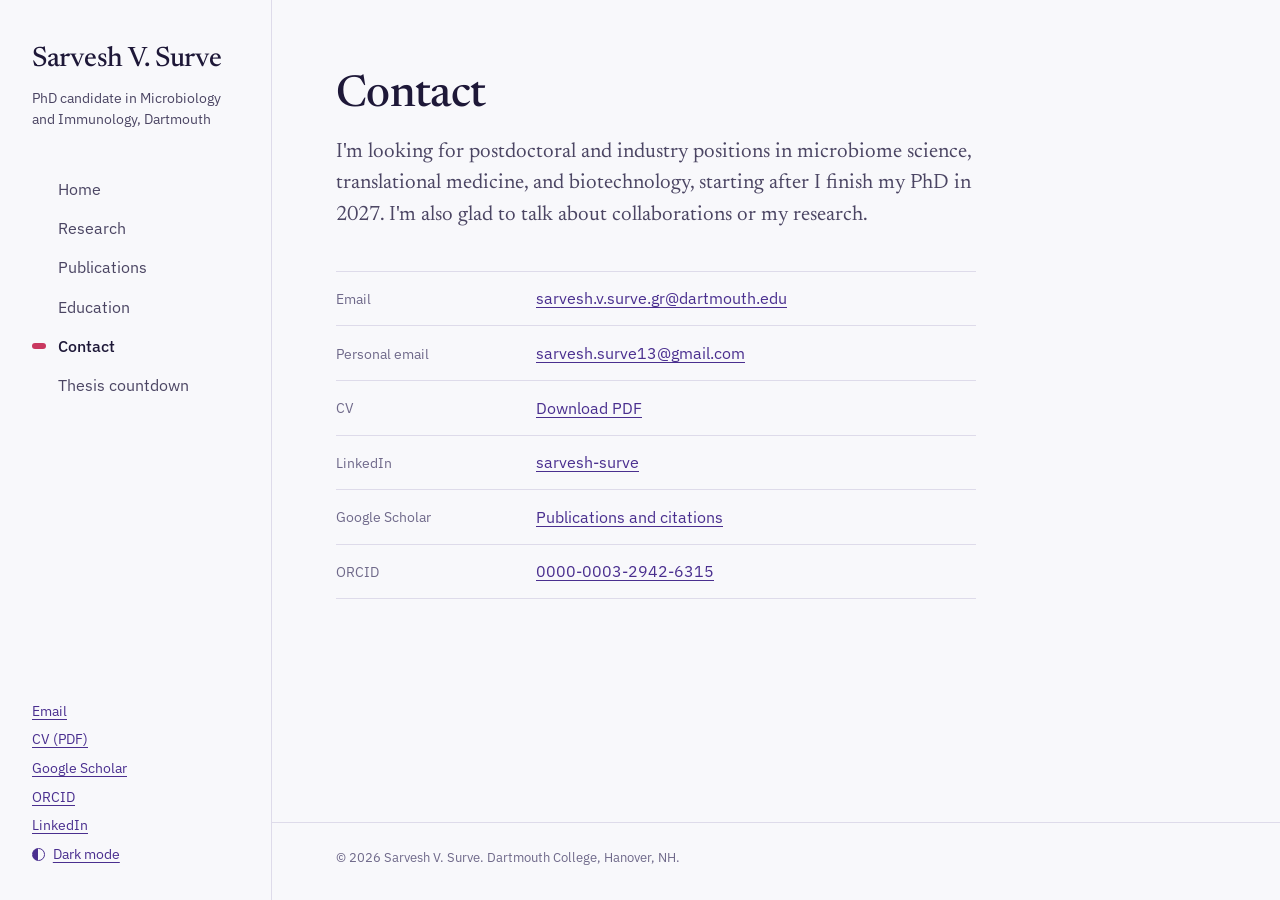
==== commit 15185d90: "Add files via upload Added Dark mode" ====
--- a/contact.html
+++ b/contact.html
@@ -13,6 +13,14 @@
   <meta name="viewport" content="width=device-width, initial-scale=1.0" />
   <title>Contact | Sarvesh V. Surve</title>
   <meta name="description" content="Contact Sarvesh V. Surve about postdoctoral and industry roles in microbiome science, or about collaborations." />
+  <script>
+    /* Apply the saved or system theme before first paint to avoid a flash */
+    try {
+      var t = localStorage.getItem('theme');
+      if (!t && window.matchMedia && matchMedia('(prefers-color-scheme: dark)').matches) t = 'dark';
+      if (t === 'dark') document.documentElement.setAttribute('data-theme', 'dark');
+    } catch (e) {}
+  </script>
   <link rel="icon" type="image/png" href="favicon.png">
   <link rel="apple-touch-icon" href="favicon.png">
   <link rel="preconnect" href="https://fonts.googleapis.com">
@@ -48,6 +56,7 @@
         <li><a href="https://scholar.google.com/citations?pli=1&authuser=1&user=W3YO928AAAAJ" target="_blank" rel="noopener">Google Scholar</a></li>
         <li><a href="https://orcid.org/0000-0003-2942-6315" target="_blank" rel="noopener">ORCID</a></li>
         <li><a href="https://www.linkedin.com/in/sarvesh-surve" target="_blank" rel="noopener">LinkedIn</a></li>
+        <li><button class="theme-toggle" type="button"><span class="theme-icon" aria-hidden="true"></span>Dark mode</button></li>
       </ul>
     </div>
   </header>
--- a/styles.css
+++ b/styles.css
@@ -29,7 +29,31 @@
   --serif: 'Newsreader', Georgia, 'Times New Roman', serif;
   --sans: 'IBM Plex Sans', system-ui, -apple-system, 'Segoe UI', sans-serif;
 
+  --btn-bg: #4a2f8f;
+  --btn-fg: #ffffff;
+  --on-violet: #ffffff;
+
   --side: 17rem;
+  color-scheme: light;
+}
+
+/* Dark theme: same two stain colors, lightened to read on a dark slide */
+:root[data-theme="dark"] {
+  --bg: #15111f;
+  --surface: #1d1830;
+  --ink: #ece9f6;
+  --ink-soft: #bcb6d3;
+  --ink-mute: #9a94b3;
+  --violet: #a994f2;
+  --violet-tint: #2b2347;
+  --pink: #f26b90;
+  --pink-tint: #3a1c2a;
+  --slate: #7d7894;
+  --rule: #2e2846;
+  --btn-bg: #a994f2;
+  --btn-fg: #15111f;
+  --on-violet: #15111f;
+  color-scheme: dark;
 }
 
 html { scroll-behavior: smooth; }
@@ -61,14 +85,14 @@
   border-radius: 2px;
 }
 
-::selection { background: var(--violet); color: #fff; }
+::selection { background: var(--violet); color: var(--on-violet); }
 
 .skip {
   position: absolute; left: -999px; top: 0;
-  background: var(--ink); color: #fff;
+  background: var(--ink); color: var(--bg);
   padding: 0.5rem 1rem; z-index: 100;
 }
-.skip:focus { left: 0; color: #fff; }
+.skip:focus { left: 0; color: var(--bg); }
 
 /* ==========================================================
    SHELL: fixed left rail + scrolling content
@@ -82,6 +106,7 @@
 .sidebar {
   position: sticky; top: 0;
   height: 100vh;
+  height: 100dvh;
   display: flex; flex-direction: column;
   padding: 2.75rem 2rem 2rem;
   border-right: 1px solid var(--rule);
@@ -222,8 +247,8 @@
   border: 1.5px solid var(--violet);
   border-radius: 4px;
 }
-.btn-primary { background: var(--violet); color: #fff; }
-.btn-primary:hover { background: var(--ink); border-color: var(--ink); color: #fff; }
+.btn-primary { background: var(--btn-bg); border-color: var(--btn-bg); color: var(--btn-fg); }
+.btn-primary:hover { background: var(--ink); border-color: var(--ink); color: var(--bg); }
 .btn-secondary { background: transparent; color: var(--violet); }
 .btn-secondary:hover { background: var(--violet-tint); color: var(--violet); }
 
@@ -251,20 +276,10 @@
   color: var(--ink-mute);
 }
 
-/* The one moving element: cells drift in and out of the microscope field */
-.cell {
-  opacity: 0;
-  animation: cell-cycle 22s ease-in-out infinite both;
-}
-/* Fade in slowly, hold, fade out, repeat. Per-cell delays (set in main.js)
-   stagger the appearance so the field fills and empties gradually. */
-@keyframes cell-cycle {
-  0%   { opacity: 0; }
-  16%  { opacity: 1; }
-  68%  { opacity: 1; }
-  84%  { opacity: 0; }
-  100% { opacity: 0; }
-}
+.field-wrap { position: relative; }
+.field-wrap svg, .field-wrap canvas { display: block; width: 100%; }
+.field-wrap canvas { position: absolute; inset: 0; height: 100%; }
+:root[data-theme="dark"] .field-wrap { filter: brightness(0.92); }
 
 .about {
   display: grid;
@@ -490,6 +505,32 @@
 }
 .clock-label { margin-top: 0.6rem; font-size: 0.9rem; color: var(--ink-mute); }
 .clock-unit:first-child .clock-num { color: var(--pink); }
+
+#thesis-photos { margin-top: 3rem; }
+.photos-2 { grid-template-columns: repeat(2, minmax(0, 1fr)); }
+
+/* Theme switch */
+.theme-toggle {
+  display: inline-flex; align-items: center; gap: 0.5rem;
+  padding: 0;
+  font: inherit;
+  color: var(--violet);
+  background: none; border: 0;
+  text-decoration: underline; text-decoration-thickness: 1px; text-underline-offset: 0.2em;
+  cursor: pointer;
+}
+.theme-toggle:hover { color: var(--pink); }
+.theme-icon {
+  width: 0.8rem; height: 0.8rem;
+  border: 1.5px solid currentColor; border-radius: 50%;
+  background: linear-gradient(90deg, currentColor 50%, transparent 50%);
+}
+:root[data-theme="dark"] .degree img {
+  mix-blend-mode: normal;
+  background: #fff;
+  padding: 0.3rem;
+  border-radius: 4px;
+}
 
 /* ==========================================================
    RESPONSIVE
@@ -544,5 +585,4 @@
 
 @media (prefers-reduced-motion: reduce) {
   html { scroll-behavior: auto; }
-  .cell { opacity: 1; animation: none; }
-}
+}
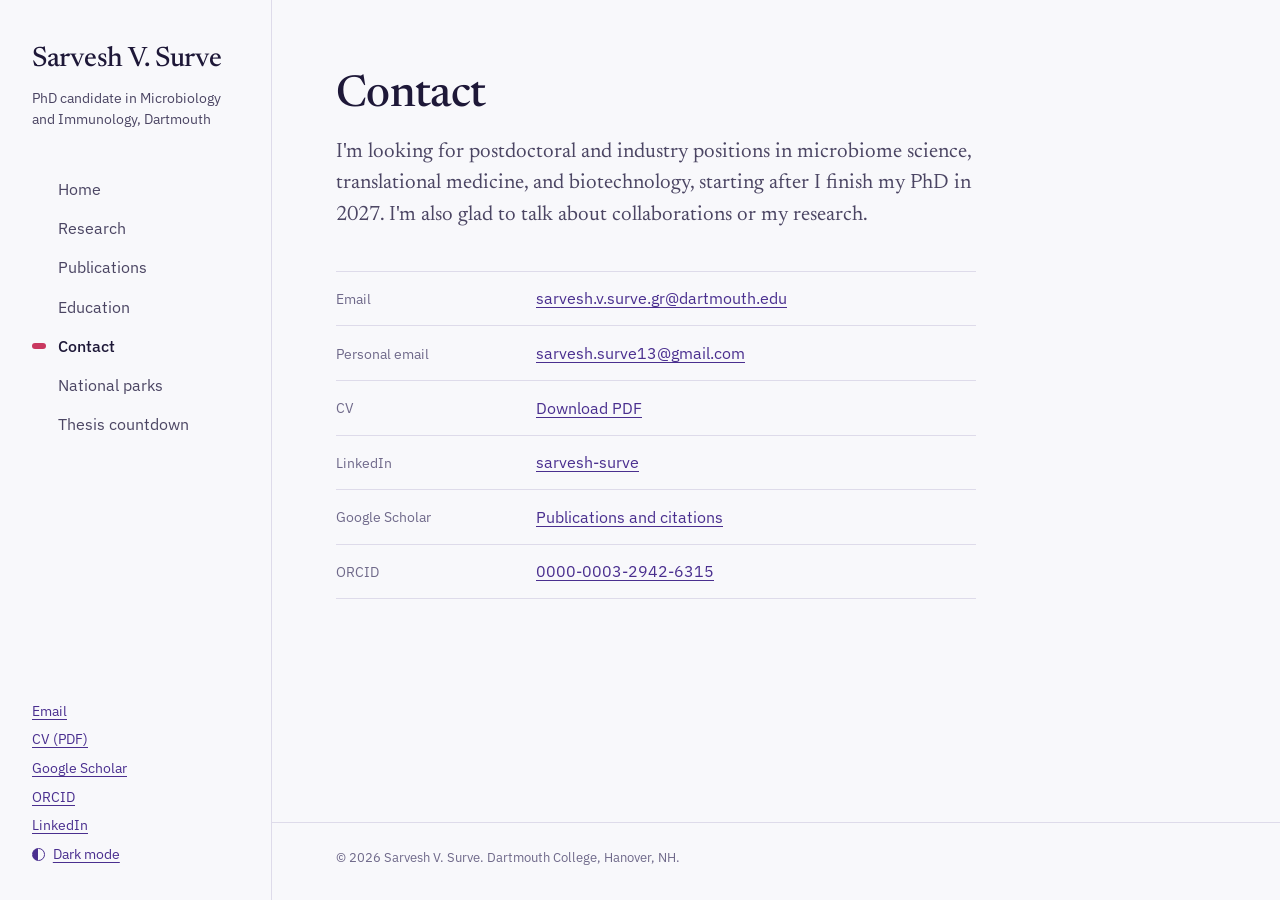
==== commit 266dbd67: "New Page Added" ====
--- a/contact.html
+++ b/contact.html
@@ -47,6 +47,7 @@
           <li><a href="publications.html">Publications</a></li>
           <li><a href="education.html">Education</a></li>
           <li><a href="contact.html" aria-current="page">Contact</a></li>
+          <li><a href="national-parks.html">National parks</a></li>
           <li><a href="thesis-countdown.html">Thesis countdown</a></li>
         </ul>
       </nav>
--- a/styles.css
+++ b/styles.css
@@ -29,6 +29,7 @@
   --serif: 'Newsreader', Georgia, 'Times New Roman', serif;
   --sans: 'IBM Plex Sans', system-ui, -apple-system, 'Segoe UI', sans-serif;
 
+  --map-off: #d6d2e6;
   --btn-bg: #4a2f8f;
   --btn-fg: #ffffff;
   --on-violet: #ffffff;
@@ -50,6 +51,7 @@
   --pink-tint: #3a1c2a;
   --slate: #7d7894;
   --rule: #2e2846;
+  --map-off: #403862;
   --btn-bg: #a994f2;
   --btn-fg: #15111f;
   --on-violet: #15111f;
@@ -531,6 +533,69 @@
   padding: 0.3rem;
   border-radius: 4px;
 }
+
+/* ==========================================================
+   NATIONAL PARKS
+   ========================================================== */
+.map-wrap { max-width: 60rem; margin-top: 1rem; }
+.map-box { min-height: 6rem; }
+.us-map { display: block; width: 100%; height: auto; }
+.us-map path {
+  fill: var(--map-off);
+  stroke: var(--bg);
+  stroke-width: 1;
+  stroke-linejoin: round;
+}
+.us-map path.visited { fill: var(--pink); }
+.us-map path:hover { opacity: 0.8; }
+.map-legend {
+  display: flex; gap: 1.5rem;
+  margin-top: 0.75rem;
+  font-size: 0.875rem; color: var(--ink-soft);
+}
+.map-legend i {
+  display: inline-block; width: 0.9rem; height: 0.9rem;
+  margin-right: 0.5rem; vertical-align: -0.1em;
+  border-radius: 2px; background: var(--map-off);
+}
+.map-legend .v { background: var(--pink); }
+.map-note { max-width: 40rem; margin: 0.75rem 0 0; font-size: 0.9rem; color: var(--ink-mute); }
+
+.park-photos {
+  display: grid;
+  grid-template-columns: repeat(2, minmax(0, 1fr));
+  gap: 1rem;
+  max-width: 48rem;
+  margin: 1.25rem 0 2rem; padding: 0;
+  list-style: none;
+}
+.park-photos figure { margin: 0; }
+.park-photos img {
+  width: 100%; aspect-ratio: 4 / 3; object-fit: cover;
+  border-radius: 2px; background: var(--rule);
+}
+.park-photos figcaption { margin-top: 0.4rem; font-size: 0.8125rem; line-height: 1.4; color: var(--ink-mute); }
+
+.park-list {
+  columns: 3 14rem; column-gap: 2rem;
+  margin: 1.25rem 0 0; padding: 0;
+  list-style: none;
+}
+.park-list li {
+  position: relative;
+  break-inside: avoid;
+  padding: 0.3rem 0 0.3rem 1.4rem;
+  color: var(--ink-mute);
+}
+.park-list li::before {
+  content: '';
+  position: absolute; left: 0; top: 0.95em;
+  width: 0.7rem; height: 0.3rem;
+  border: 1.5px solid var(--slate); border-radius: 0.2rem;
+}
+.park-list li.visited { color: var(--ink); }
+.park-list li.visited::before { background: var(--pink); border-color: var(--pink); }
+.park-list small { margin-left: 0.4rem; font-size: 0.8rem; color: var(--ink-mute); }
 
 /* ==========================================================
    RESPONSIVE
@@ -575,6 +640,7 @@
   .entry figure { max-width: 18rem; }
 
   .pub { grid-template-columns: 1fr; gap: 0.25rem; }
+  .park-photos { grid-template-columns: 1fr; }
 
   .clock { gap: 1.25rem 2rem; margin-top: 2.5rem; }
   .clock-unit { min-width: 4rem; }
